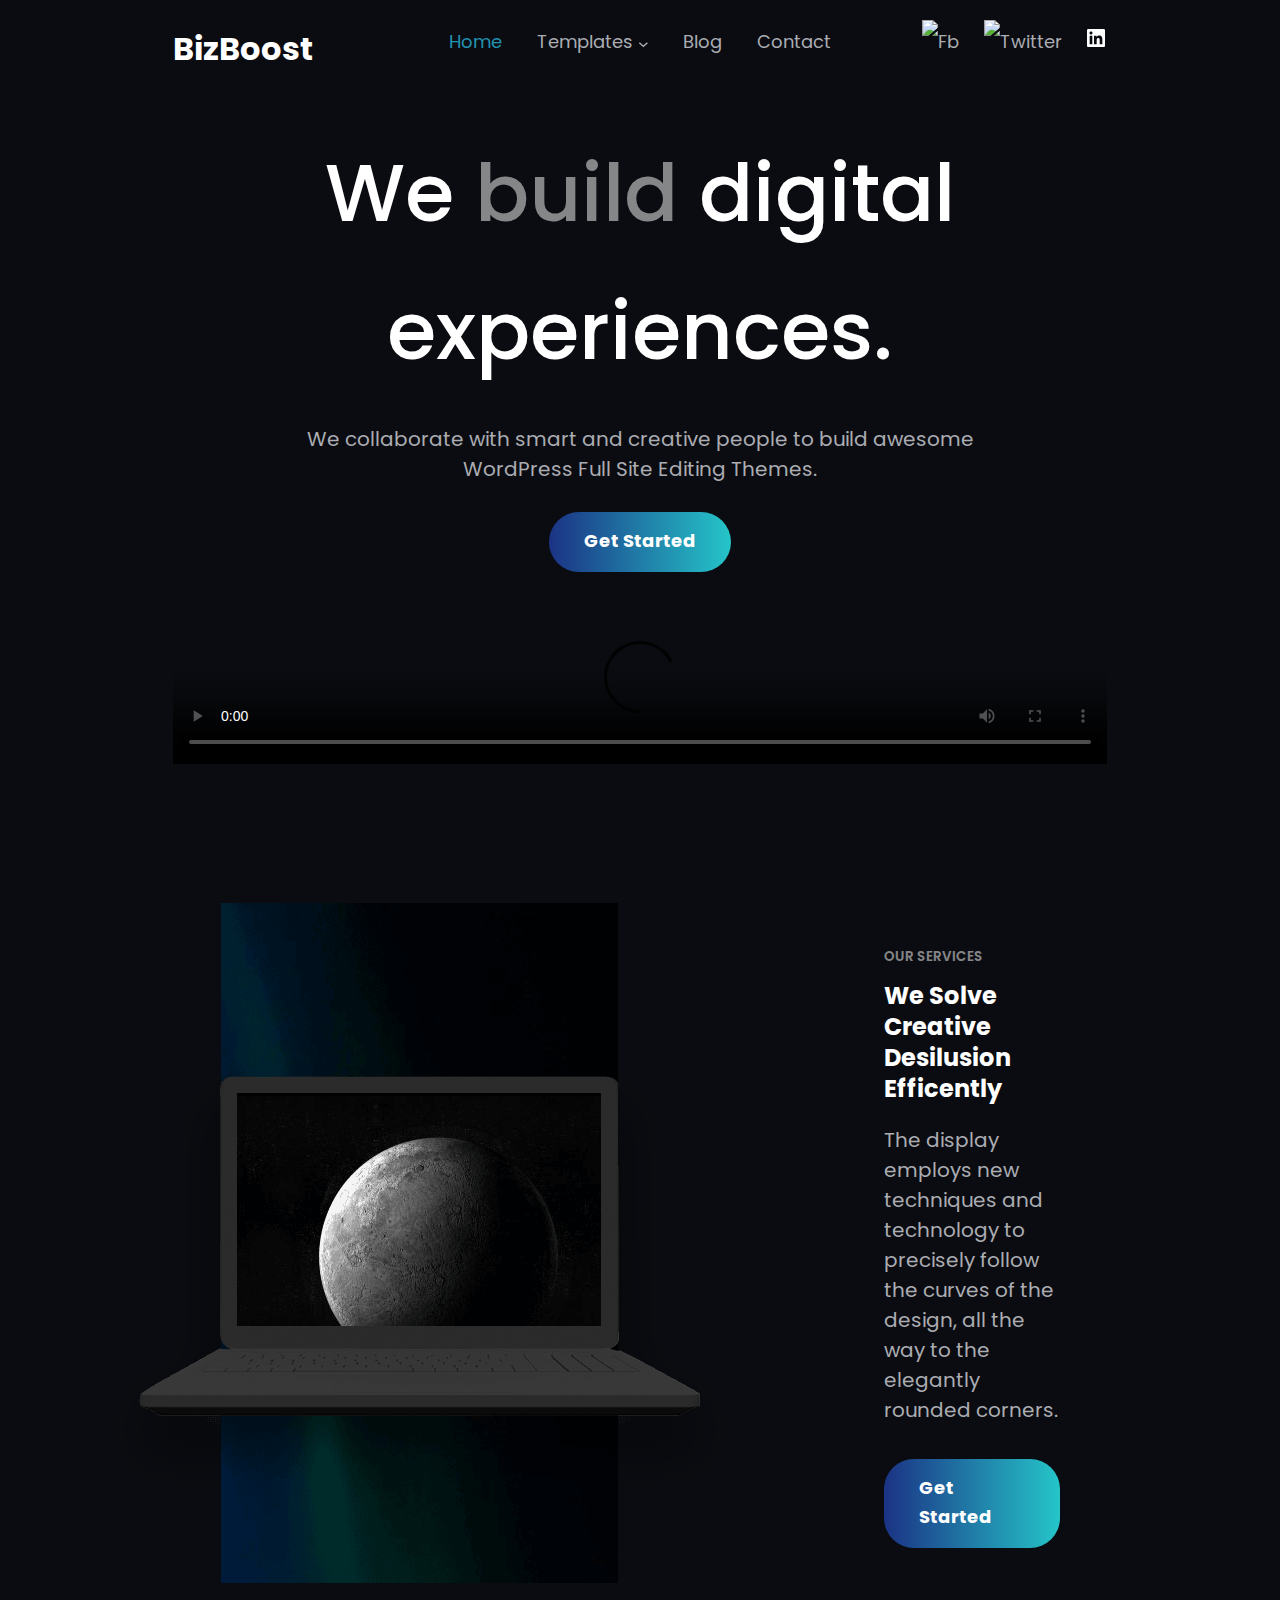
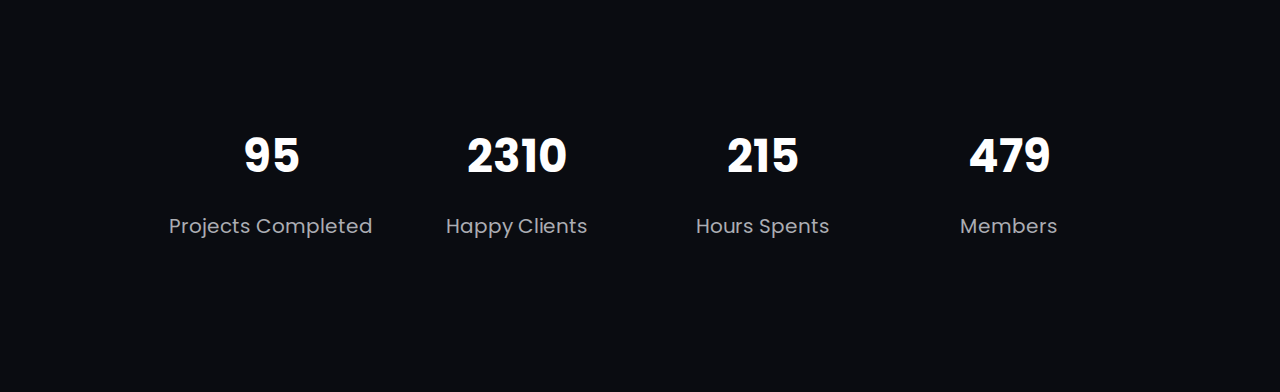
==== index.html @ 10da3a98 "feat header&our-services" ====
<!doctype html>
<html lang="en">
  <head>
    <meta charset="UTF-8" />
    <meta name="viewport" content="width=device-width, initial-scale=1.0" />
    <title>BizBoost Mobile First</title>
    <link rel="stylesheet" href="https://fonts.googleapis.com/css?family=Poppins:400,500,600,700&display=swap" />
    <link rel="stylesheet" href="src/index.css" />
  </head>
  <body>
    <section class="blocks">
      <section class="hero">
        <header>
          <div class="logo">
            <a href="/">
              <h2>BizBoost</h2>
            </a>
          </div>
          <nav class="mobile">
            <img src="src/img/menu.svg" alt="" />
          </nav>
          <nav class="desktop">
            <ul>
              <li>
                <a href="#" class="selected">Home</a>
              </li>
              <li>
                <a href="#">Templates</a>
                <img src="src/img/arrow.svg" alt="arrow" />
                <ul class="submenu">
                  <li>
                    <a href="#">Right Sidebar</a>
                  </li>
                  <li>
                    <a href="#">No Sidebar</a>
                  </li>
                  <li>
                    <a href="#">Style Guide</a>
                  </li>
                </ul>
              </li>
              <li><a href="#">Blog</a></li>
              <li><a href="#">Contact</a></li>
            </ul>
          </nav>
          <div class="social">
            <ul>
              <li>
                <div class="circle"></div>
                <a href="#">
                  <img src="src/img/facebook.svg" alt="fb" />
                </a>
              </li>
              <li>
                <div class="circle"></div>
                <a href="#">
                  <img src="src/img/twitter.svg" alt="twitter" />
                </a>
              </li>
              <li>
                <div class="circle"></div>
                <a href="#">
                  <img src="src/img/linkendin.svg" alt="linkedIn" />
                </a>
              </li>
            </ul>
          </div>
        </header>

        <section class="main">
          <main>
            <div class="hero-title">
              <h1>We <span class="lowlight">build</span> digital experiences.</h1>
            </div>
            <div class="hero-tagline">
              We collaborate with smart and creative people to build awesome WordPress Full Site Editing Themes.
            </div>
            <div class="hero-cta">
              <a href="#" class="gradient-button">get started</a>
            </div>
          </main>
          <div class="hero-video">
            <figure>
              <video
                src="https://fse.catchthemes.com/bizboost-free/wp-content/themes/bizboost/assets/video/video-featured.mp4"
                poster="https://fse.catchthemes.com/bizboost-free/wp-content/themes/bizboost/assets/images/video-featured.jpg"
                controls
              >
                Video not supported
              </video>
            </figure>
          </div>
        </section>
      </section>

      <!-- Our Services Section -->
      <section class="our-services">
        <div class="services-figure">
          <figure>
            <img src="src/img/hero-content.svg" alt="hero-content" />
          </figure>
        </div>
        <div class="our-services-layout">
          <div class="headings">
            <h6><span class="lowlight"> OUR SERVICES </span></h6>
            <h2>We Solve Creative Desilusion Efficently</h2>
          </div>
          <p>
            The display employs new techniques and technology to precisely follow the curves of the design, all the way
            to the elegantly rounded corners.
          </p>
          <div class="our-services-cta">Get Started</div>
        </div>
      </section>
      <section class="big-numbers">
        <div class="number-box">
          <span class="number">
            <h3>95</h3>
          </span>
          <p>Projects Completed</p>
        </div>
        <div class="number-box">
          <span class="number">
            <h3>2310</h3>
          </span>
          <p>Happy Clients</p>
        </div>
        <div class="number-box">
          <span class="number">
            <h3>215</h3>
          </span>
          <p>Hours Spents</p>
        </div>
        <div class="number-box">
          <span class="number">
            <h3>479</h3>
          </span>
          <p>Members</p>
        </div>
      </section>
    </section>
  </body>
</html>
---- src/index.css ----
/*=======================================
    #Variables
=========================================*/

/**
  TABLE OF CONTENTS

  COLORS
  Brand colors............................These are the main brand colors.
  Neutral colors..........................White and black, gray sacale, secondary colors.
  Utility colors..........................Other colors to represent states: info, warning, sucess, etc.

  TYPOGRAPHY
  Font famillies..........................The fonts used in the design system.
  Font weights............................Font weights
  Sizes...................................Font sizing for body text, paragraphs, inputs
  Heading sizes...........................Font sizing for page headings

  BREAKPOINTS
  Breakpoints.............................Global responsive breakpoints definitions
*/

:root {
  /*=======================================
    COLORS
  =========================================*/

  /*=========================
    Brand Colors
  ==========================*/
  --primary: #2292b1;
  --gradient-start: #1b3385;
  --gradient-end: #25c5c9;

  /*=========================
    Neutral Colors
  ==========================*/
  --background: #0a0c11;
  --body-text: #abadb3;
  --border-color: #323438;
  --sub-menu-bg: #222;
  --white: #fff;

  /*=========================
    Utility Colors
  ==========================*/

  /*=======================================
    TYPOGRAPHY
  =========================================*/
  /* 
    1. The Poppins font. This is the main font.
    https://fonts.googleapis.com/css?family=Poppins

    2. The Courier font. This is used for <pre> code.
    https://fonts.googleapis.com/css?family=Poppins
  */

  /*=========================
    Font famillies
  ==========================*/
  --primary-font: "Poppins";

  /*=========================
  Font weights
  ==========================*/
  --thin: 100;
  --extra-light: 200;
  --light: 300;
  --normal: 400;
  --medium: 500;
  --semi-bold: 600;
  --bold: 700;
  --extra-bold: 800;
  --heavy: 900;

  /*=========================
  Sizes
  ==========================*/
  --base-font: 20px;
}

/*=======================================
    RESETS
=========================================*/
body {
  box-sizing: border-box;
  font-family: var(--primary-font);
  font-size: var(--base-font);
  color: var(--body-text);
  background: var(--background);
  margin: 0;
  padding: 0;
}

*,
*::before,
*::after {
  box-sizing: inherit;
}

/*=========================
  Heading Sizes
==========================*/
h1,
h2,
h3,
h4,
h5,
h6 {
  font-family: var(--primary-font);
  font-weight: var(--medium);
  color: var(--white);
  margin: 0;
}

h1 {
  font-size: 2.1em;
  line-height: 1.72em;
}

h2 {
  font-size: 1.6em;
  line-height: 1.29em;
  text-transform: capitalize;
  margin-top: 14px;
}

h3 {
  font-size: 1.6em;
  font-weight: var(--bold);
}

h4,
h5 {
  font-weight: var(--bold);
}

h6 {
  font-weight: var(--semi-bold);
}

ul {
  list-style-type: none;
  display: flex;
  padding: 0;
}

ul li {
  position: relative;
}

figure {
  margin: 0;
  padding: 0;
}

a {
  color: var(--body-text);
  text-decoration: none;
  font-size: 0.9em;
  font-style: normal;
  font-weight: var(--normal);
  line-height: 2.4em;
  text-transform: capitalize;
}

a:hover,
.logo h2:hover {
  color: var(--primary);
}

.lowlight {
  opacity: 0.5;
}

.gradient-button {
  padding: 15px 34.86px 16.08px 35px;
  display: inline-block;
  margin-top: 14px;
  color: var(--white);
  border-radius: 30px;
  font-size: 0.9em;
  font-weight: var(--bold);
  line-height: 1.6em;
  background: linear-gradient(
    90deg,
    var(--gradient-start) 0%,
    var(--gradient-end) 100%
  );
}

.gradient-button:hover {
  background: var(--white);
  color: var(--background);
}

/*=======================================
    Mobile First
=========================================*/
.blocks {
  padding: 0 30px;
}

header {
  display: flex;
  align-items: center;
}

.logo {
  flex: 3;
}

h2 {
  font-size: 24px;
  font-weight: 700;
}

.mobile {
  flex: 1;
  display: flex;
  justify-content: flex-end;
}

.desktop {
  display: none;
}

.submenu {
  display: none;
}

.social {
  flex: 3;
  display: flex;
  justify-content: center;
}

.social ul {
  column-gap: 25px;
}

main {
  display: flex;
  flex-direction: column;
  padding: 42px 0;
  margin: 0 auto;
}

main > * {
  display: flex;
  justify-content: center;
  text-align: center;
}

.hero-tagline {
  margin-top: 24px;
}

.hero-cta {
  margin-top: 14px;
}

.hero-video video {
  width: 100%;
  max-width: 100%;
  max-height: 600px;
  object-fit: cover;
}

/*=============================
  OUR-SERVICES
================================*/
.our-services {
  margin: 42px 0;
}

.big-numbers {
  display: flex;
  flex-direction: column;
  gap: 24px;
  margin-bottom: 42px;
}

.number-box {
  display: flex;
  flex-direction: column;
}

.number-box > * {
  display: flex;
  justify-content: center;
}

.our-services-cta {
  padding: 15px 34.86px 16.08px 35px;
  display: inline-block;
  margin-top: 14px;
  color: var(--white);
  border-radius: 30px;
  font-size: 0.9em;
  font-weight: var(--bold);
  line-height: 1.6em;
  background: linear-gradient(
    90deg,
    var(--gradient-start) 0%,
    var(--gradient-end) 100%
  );
}

.our-services-cta:hover {
  background: var(--white);
  color: var(--background);
}

/*=======================================
    TABLET & DESKTOP BREAKPOINTS
=========================================*/
@media all and (min-width: 479px) and (max-width: 1280px) {
}

@media all and (min-width: 479px) {
  .selected {
    color: var(--primary);
  }

  .circle {
    width: 42px;
    height: 42px;
    border-radius: 50%;
    position: absolute;
    left: -11px;
    top: -2px;
  }

  .circle:hover {
    background: rgba(255, 255, 255, 0.25);
  }

  .blocks {
    padding: 0 88px;
  }

  .hero {
    padding: 0 85px;
  }

  .logo {
    flex: 1;
  }

  .logo h2 {
    font-size: 32px;
    font-weight: 700;
  }

  .mobile {
    display: none;
  }

  .desktop > ul {
    gap: 35px;
  }

  .desktop {
    flex: 3;
    display: flex;
    column-gap: 35px;
    justify-content: center;
  }

  .desktop ul li {
    position: relative;
  }

  .desktop ul li:nth-child(2):hover .submenu {
    position: absolute;
    display: flex;
    flex-direction: column;
  }

  .submenu {
    width: 230px;
    background-color: var(--sub-menu-bg);
    z-index: 99;
  }

  .submenu li {
    min-width: 100%;
    padding-left: 20px;
    border: 1px solid var(--border-color);
  }

  .submenu li:hover {
    padding-left: 30px;
  }

  .social {
    flex: 1;
  }

  h1 {
    font-size: 4em;
    line-height: 1.72em;
  }

  h3 {
    font-size: 2.27em;
  }

  main {
    max-width: 760px;
  }

  .our-services {
    display: flex;
    margin: 131px 0;
  }

  .big-numbers {
    flex-direction: row;
    gap: 40px;
    padding: 0 80px;
    margin-bottom: 131px;
  }

  .big-numbers > * {
    flex: 1;
  }

  .our-services > * {
    flex: 1;
  }
  .our-services-layout {
    padding: 0 12%;
    display: flex;
    flex-direction: column;
    align-items: flex-start;
    justify-content: center;
  }
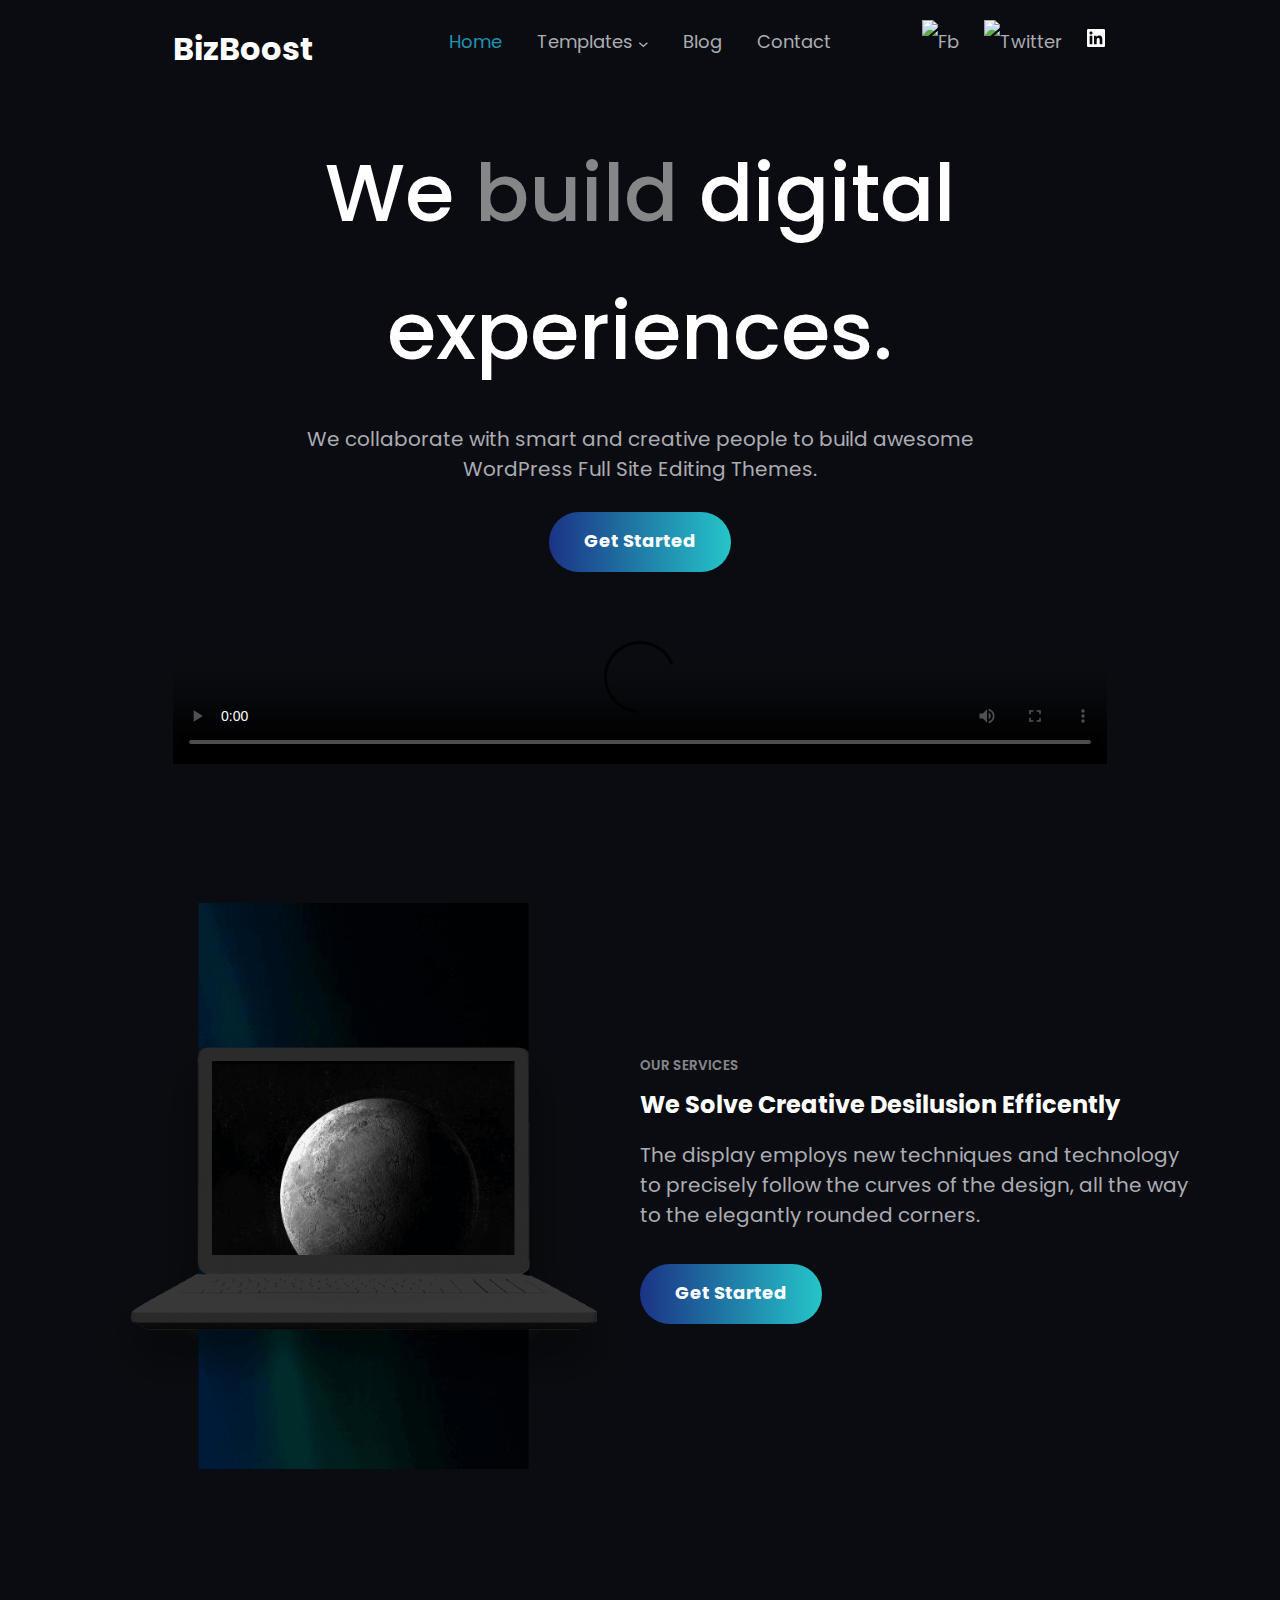
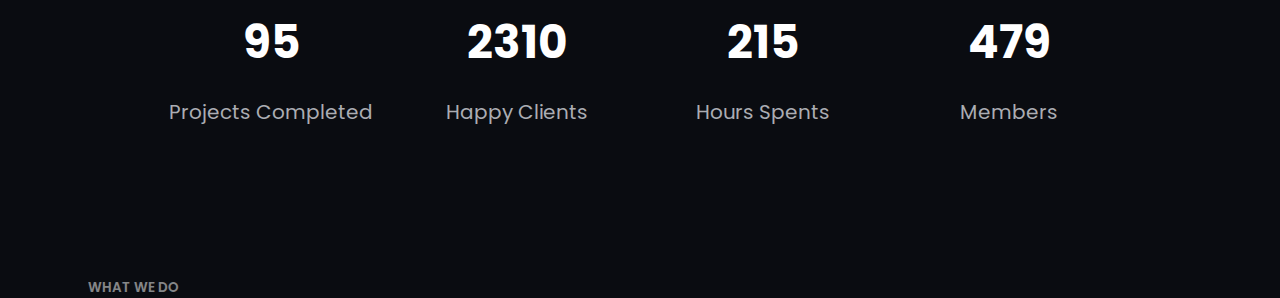
==== commit fc80b207: "fix our services" ====
--- a/index.html
+++ b/index.html
@@ -97,7 +97,7 @@
       <section class="our-services">
         <div class="services-figure">
           <figure>
-            <img src="src/img/hero-content.svg" alt="hero-content" />
+            <img class="hero-content" src="src/img/hero-content.svg" alt="hero-content" />
           </figure>
         </div>
         <div class="our-services-layout">
@@ -138,6 +138,12 @@
           <p>Members</p>
         </div>
       </section>
+      <!-- What We Do -->
+      <section class="What-we-do">
+        <div class="what-we-do-layout">
+          <h6><span class="lowlight"> WHAT WE DO </span></h6>
+        </div>
+      </section>
     </section>
   </body>
 </html>
--- a/src/index.css
+++ b/src/index.css
@@ -268,11 +268,25 @@
   object-fit: cover;
 }
 
+.hero-content {
+  width: 100%;
+}
+
 /*=============================
   OUR-SERVICES
 ================================*/
 .our-services {
   margin: 42px 0;
+}
+
+.our-services-layout {
+  display: flex;
+  flex-direction: column;
+  align-items: flex-start;
+  justify-content: center;
+}
+
+.headings {
 }
 
 .big-numbers {
@@ -431,10 +445,4 @@
   .our-services > * {
     flex: 1;
   }
-  .our-services-layout {
-    padding: 0 12%;
-    display: flex;
-    flex-direction: column;
-    align-items: flex-start;
-    justify-content: center;
-  }
+}
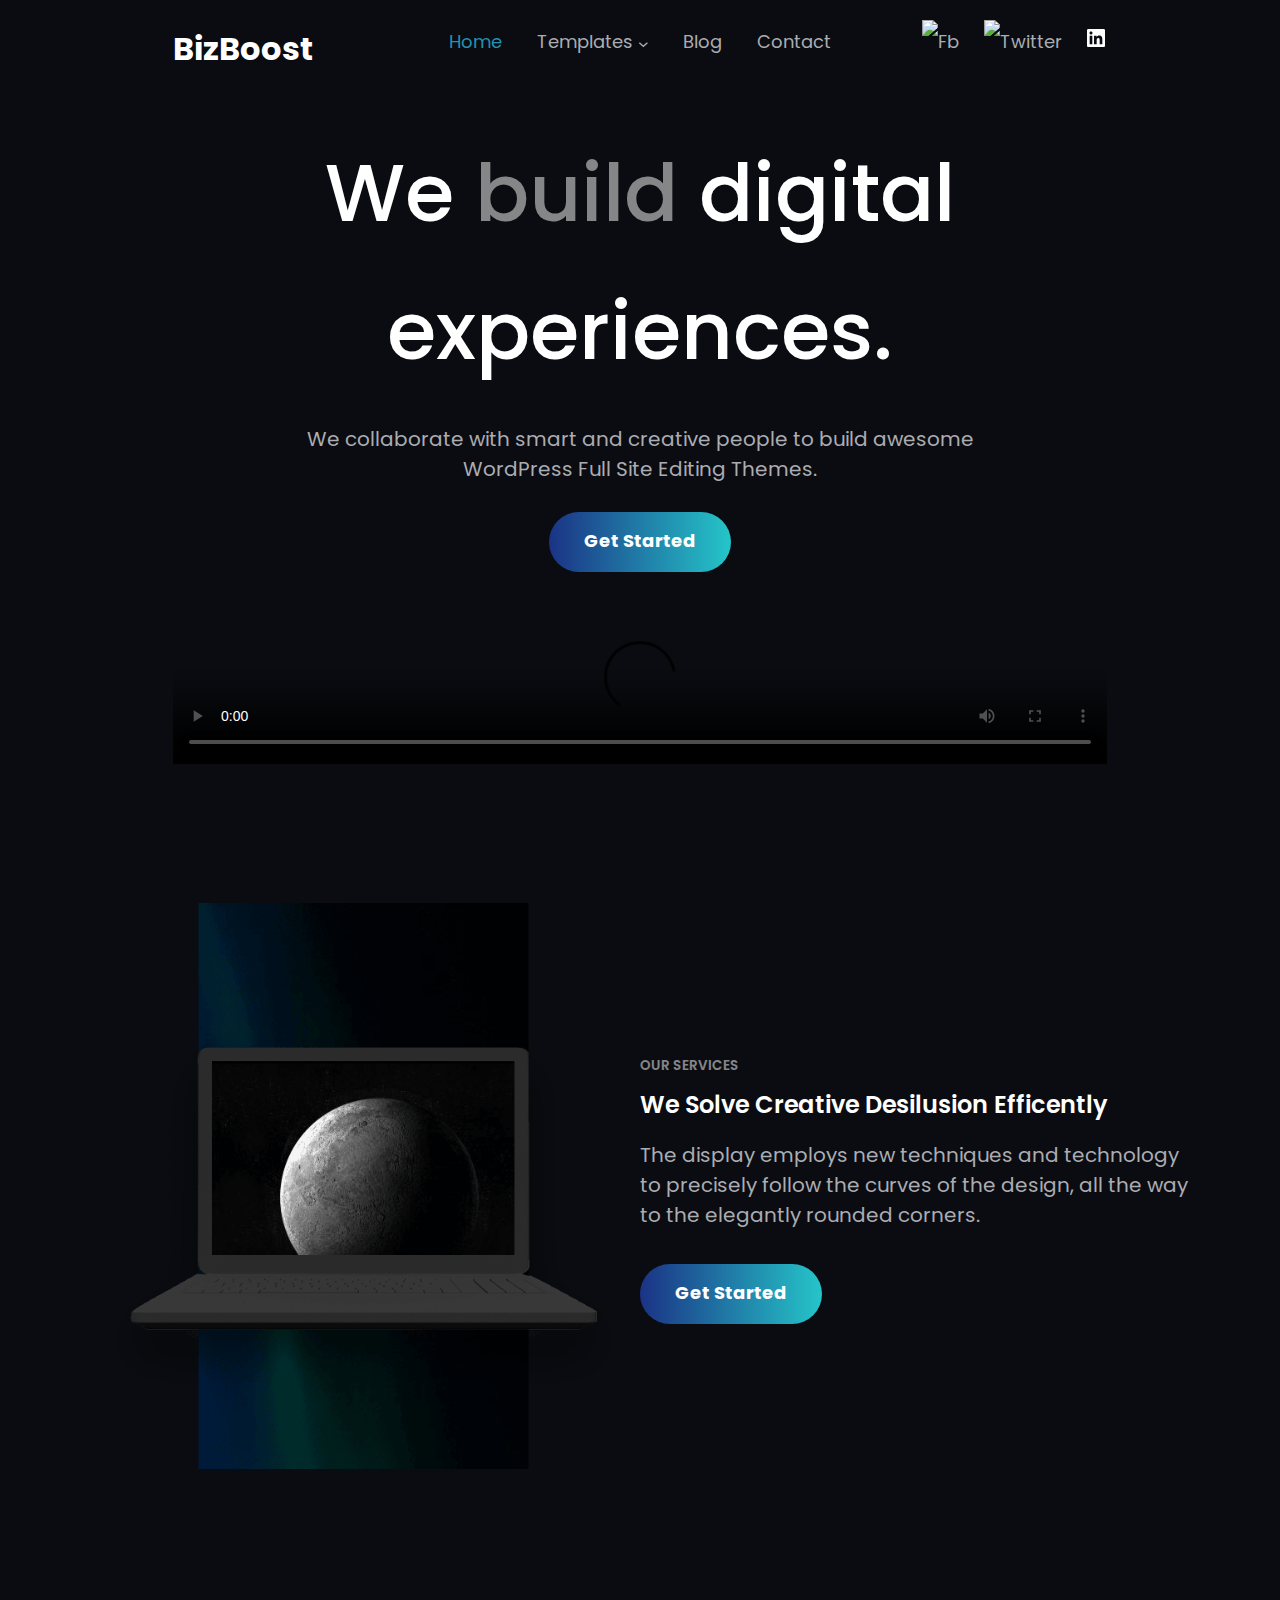
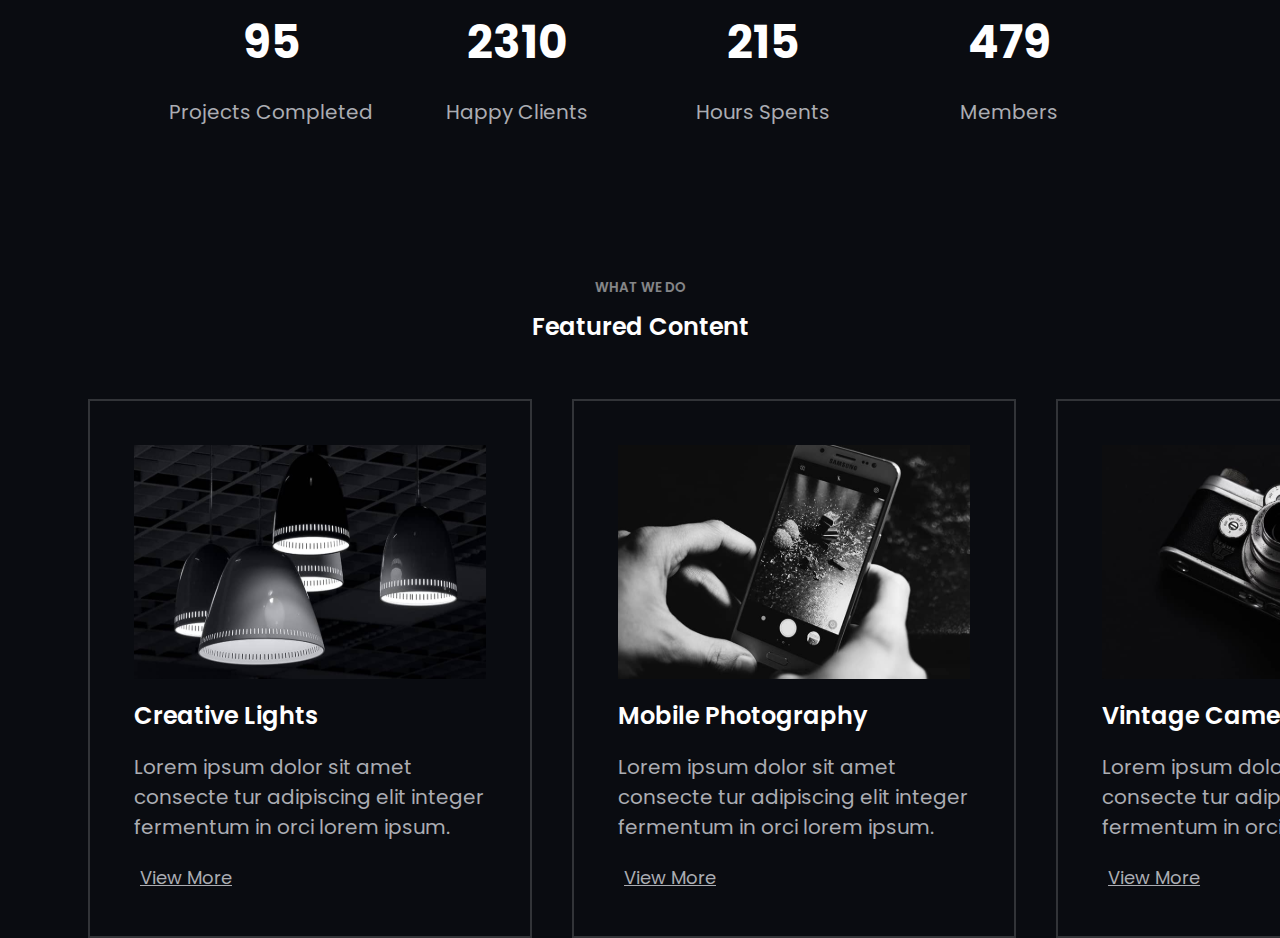
==== commit 6231e7fe: "construccion de featured-content" ====
--- a/index.html
+++ b/index.html
@@ -139,10 +139,39 @@
         </div>
       </section>
       <!-- What We Do -->
-      <section class="What-we-do">
-        <div class="what-we-do-layout">
+      <section class="featured-content-layout">
+        <div class="featured-content">
           <h6><span class="lowlight"> WHAT WE DO </span></h6>
+          <h2>Featured Content</h2>
         </div>
+        <section class="boxes">
+          <div class="box">
+            <figure>
+              <img class="image-1" src="src/img/featured-content-1.svg" alt="featured-content-1" />
+            </figure>
+            <h2>Creative Lights</h2>
+            <p>Lorem ipsum dolor sit amet consecte tur adipiscing elit integer fermentum in orci lorem ipsum.</p>
+            <button class="button-two">View More</button>
+          </div>
+
+          <div class="box">
+            <figure>
+              <img class="image-2" src="src/img/featured-content-2.svg" alt="featured-content-2" />
+            </figure>
+            <h2>Mobile Photography</h2>
+            <p>Lorem ipsum dolor sit amet consecte tur adipiscing elit integer fermentum in orci lorem ipsum.</p>
+            <button class="button-two">View More</button>
+          </div>
+
+          <div class="box">
+            <figure>
+              <img class="image-3" src="src/img/featured-content-3.svg" alt="featured-content-3" />
+            </figure>
+            <h2>Vintage Camera</h2>
+            <p>Lorem ipsum dolor sit amet consecte tur adipiscing elit integer fermentum in orci lorem ipsum.</p>
+            <button class="button-two">View More</button>
+          </div>
+        </section>
       </section>
     </section>
   </body>
--- a/src/index.css
+++ b/src/index.css
@@ -124,6 +124,7 @@
   line-height: 1.29em;
   text-transform: capitalize;
   margin-top: 14px;
+  font-weight: var(--semi-bold);
 }
 
 h3 {
@@ -202,6 +203,10 @@
   padding: 0 30px;
 }
 
+/* .blocks * {
+  border: 1px solid var(--body-text);
+} */
+
 header {
   display: flex;
   align-items: center;
@@ -213,7 +218,6 @@
 
 h2 {
   font-size: 24px;
-  font-weight: 700;
 }
 
 .mobile {
@@ -284,9 +288,6 @@
   flex-direction: column;
   align-items: flex-start;
   justify-content: center;
-}
-
-.headings {
 }
 
 .big-numbers {
@@ -327,6 +328,45 @@
   color: var(--background);
 }
 
+/* ================
+FEATURED CONTENT
+======================*/
+
+.featured-content {
+  text-align: center;
+  margin: 0 0 56px;
+}
+.boxes {
+  display: flex;
+  column-gap: 40px;
+}
+
+.box {
+  flex-direction: column;
+  border: 2px solid var(--border-color);
+  padding: 44px;
+  flex-direction: column;
+  align-items: flex-start;
+}
+
+.image-1,
+.image-2,
+.image-3 {
+  width: 352.02px;
+  height: 234.52px;
+}
+
+.button-two {
+  font-family: var(--primary-font);
+  font-weight: var(--normal);
+  font-size: 0.9em;
+  text-decoration: underline;
+  background-color: var(--background);
+  color: var(--body-text);
+  position: relative;
+  border: none;
+}
+
 /*=======================================
     TABLET & DESKTOP BREAKPOINTS
 =========================================*/
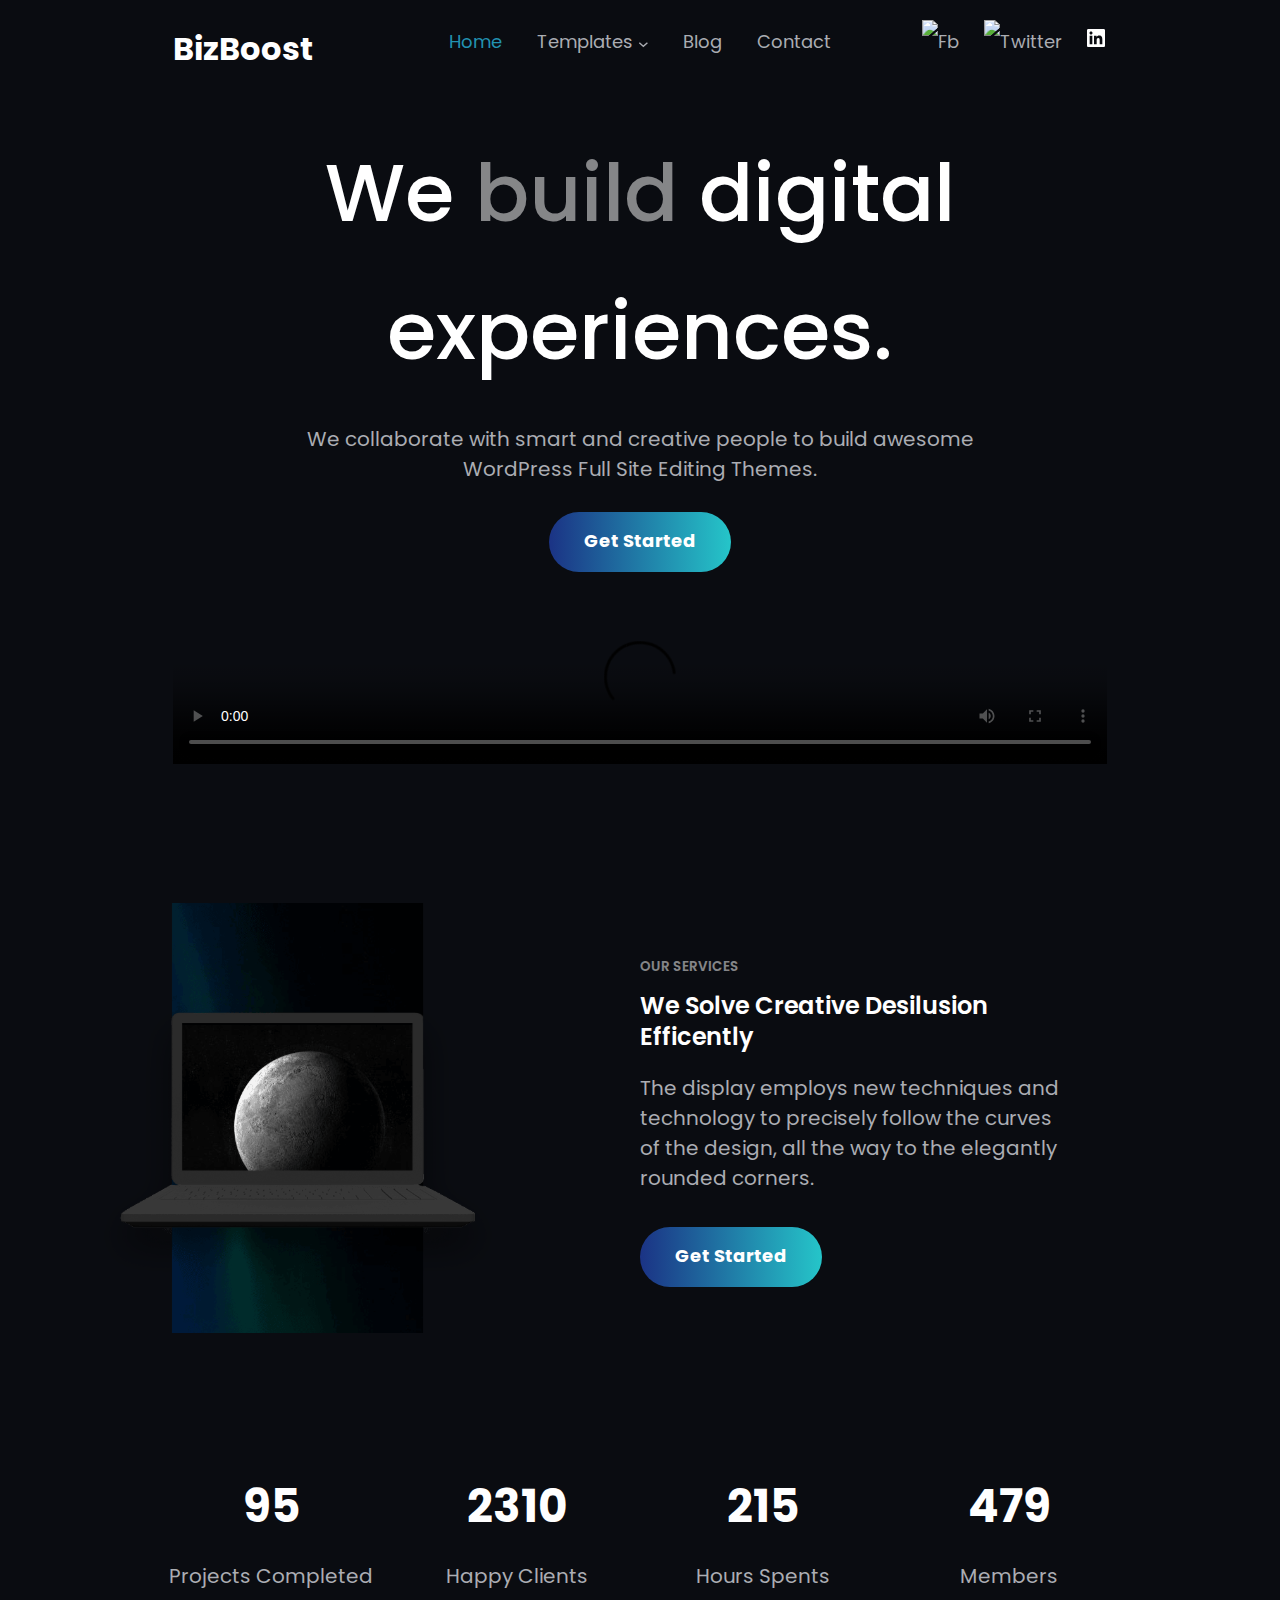
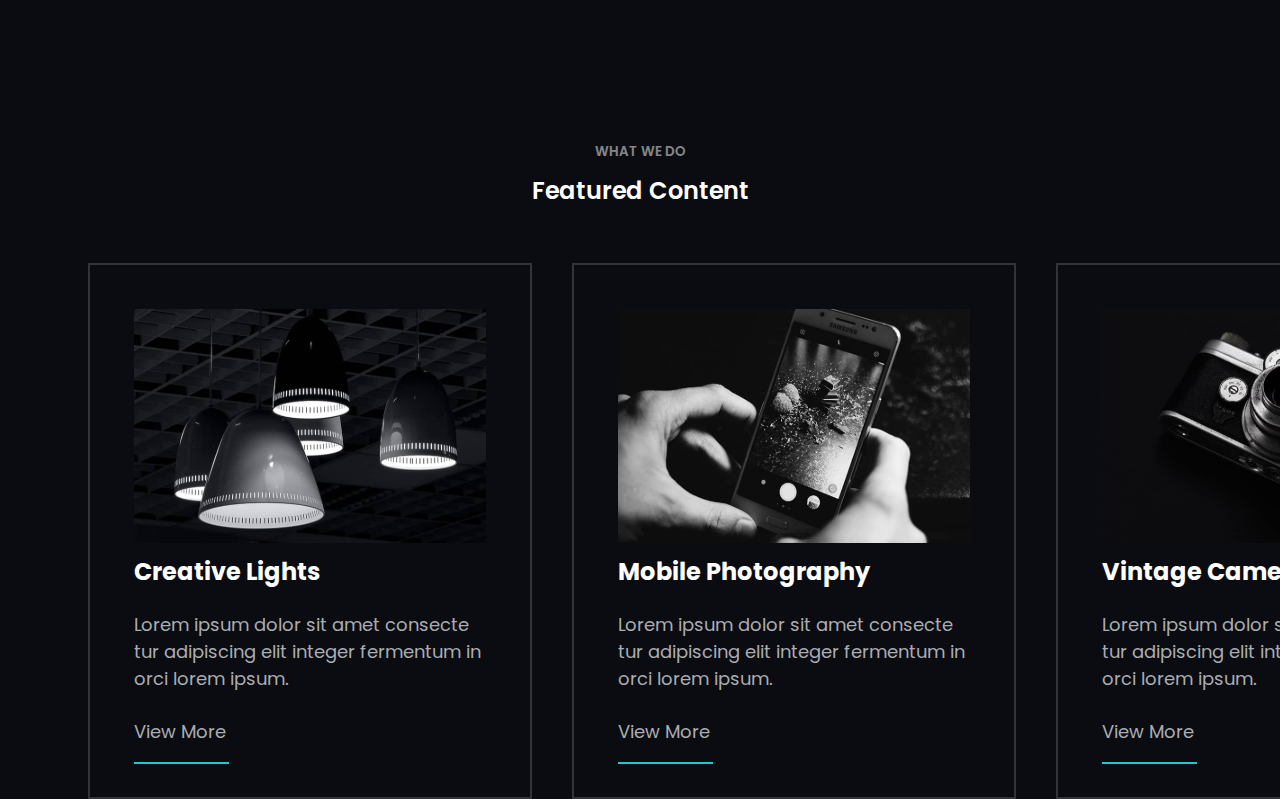
==== commit a6898805: "creacion branch featured-avance codigo" ====
--- a/index.html
+++ b/index.html
@@ -149,27 +149,36 @@
             <figure>
               <img class="image-1" src="src/img/featured-content-1.svg" alt="featured-content-1" />
             </figure>
-            <h2>Creative Lights</h2>
+            <h4>Creative Lights</h4>
             <p>Lorem ipsum dolor sit amet consecte tur adipiscing elit integer fermentum in orci lorem ipsum.</p>
-            <button class="button-two">View More</button>
+            <a href="#"
+              >View More
+              <hr width="95px" />
+            </a>
           </div>
 
           <div class="box">
             <figure>
               <img class="image-2" src="src/img/featured-content-2.svg" alt="featured-content-2" />
             </figure>
-            <h2>Mobile Photography</h2>
+            <h4>Mobile Photography</h4>
             <p>Lorem ipsum dolor sit amet consecte tur adipiscing elit integer fermentum in orci lorem ipsum.</p>
-            <button class="button-two">View More</button>
+            <a href="#"
+              >View More
+              <hr width="95px" />
+            </a>
           </div>
 
           <div class="box">
             <figure>
               <img class="image-3" src="src/img/featured-content-3.svg" alt="featured-content-3" />
             </figure>
-            <h2>Vintage Camera</h2>
+            <h4>Vintage Camera</h4>
             <p>Lorem ipsum dolor sit amet consecte tur adipiscing elit integer fermentum in orci lorem ipsum.</p>
-            <button class="button-two">View More</button>
+            <a href="#"
+              >View More
+              <hr width="95px" />
+            </a>
           </div>
         </section>
       </section>
--- a/src/index.css
+++ b/src/index.css
@@ -130,6 +130,11 @@
 h3 {
   font-size: 1.6em;
   font-weight: var(--bold);
+}
+
+h4 {
+  font-size: 1.2em;
+  line-height: 1.72em;
 }
 
 h4,
@@ -284,6 +289,7 @@
 }
 
 .our-services-layout {
+  padding: 0 12%;
   display: flex;
   flex-direction: column;
   align-items: flex-start;
@@ -336,6 +342,10 @@
   text-align: center;
   margin: 0 0 56px;
 }
+
+.featured-content-layout {
+  gap: 44px;
+}
 .boxes {
   display: flex;
   column-gap: 40px;
@@ -355,16 +365,14 @@
   width: 352.02px;
   height: 234.52px;
 }
-
-.button-two {
-  font-family: var(--primary-font);
-  font-weight: var(--normal);
-  font-size: 0.9em;
-  text-decoration: underline;
-  background-color: var(--background);
-  color: var(--body-text);
-  position: relative;
-  border: none;
+hr {
+  position: absolute;
+  text-align: start;
+  border: 1px solid var(--gradient-end);
+}
+
+.box p {
+  font-size: 18px;
 }
 
 /*=======================================
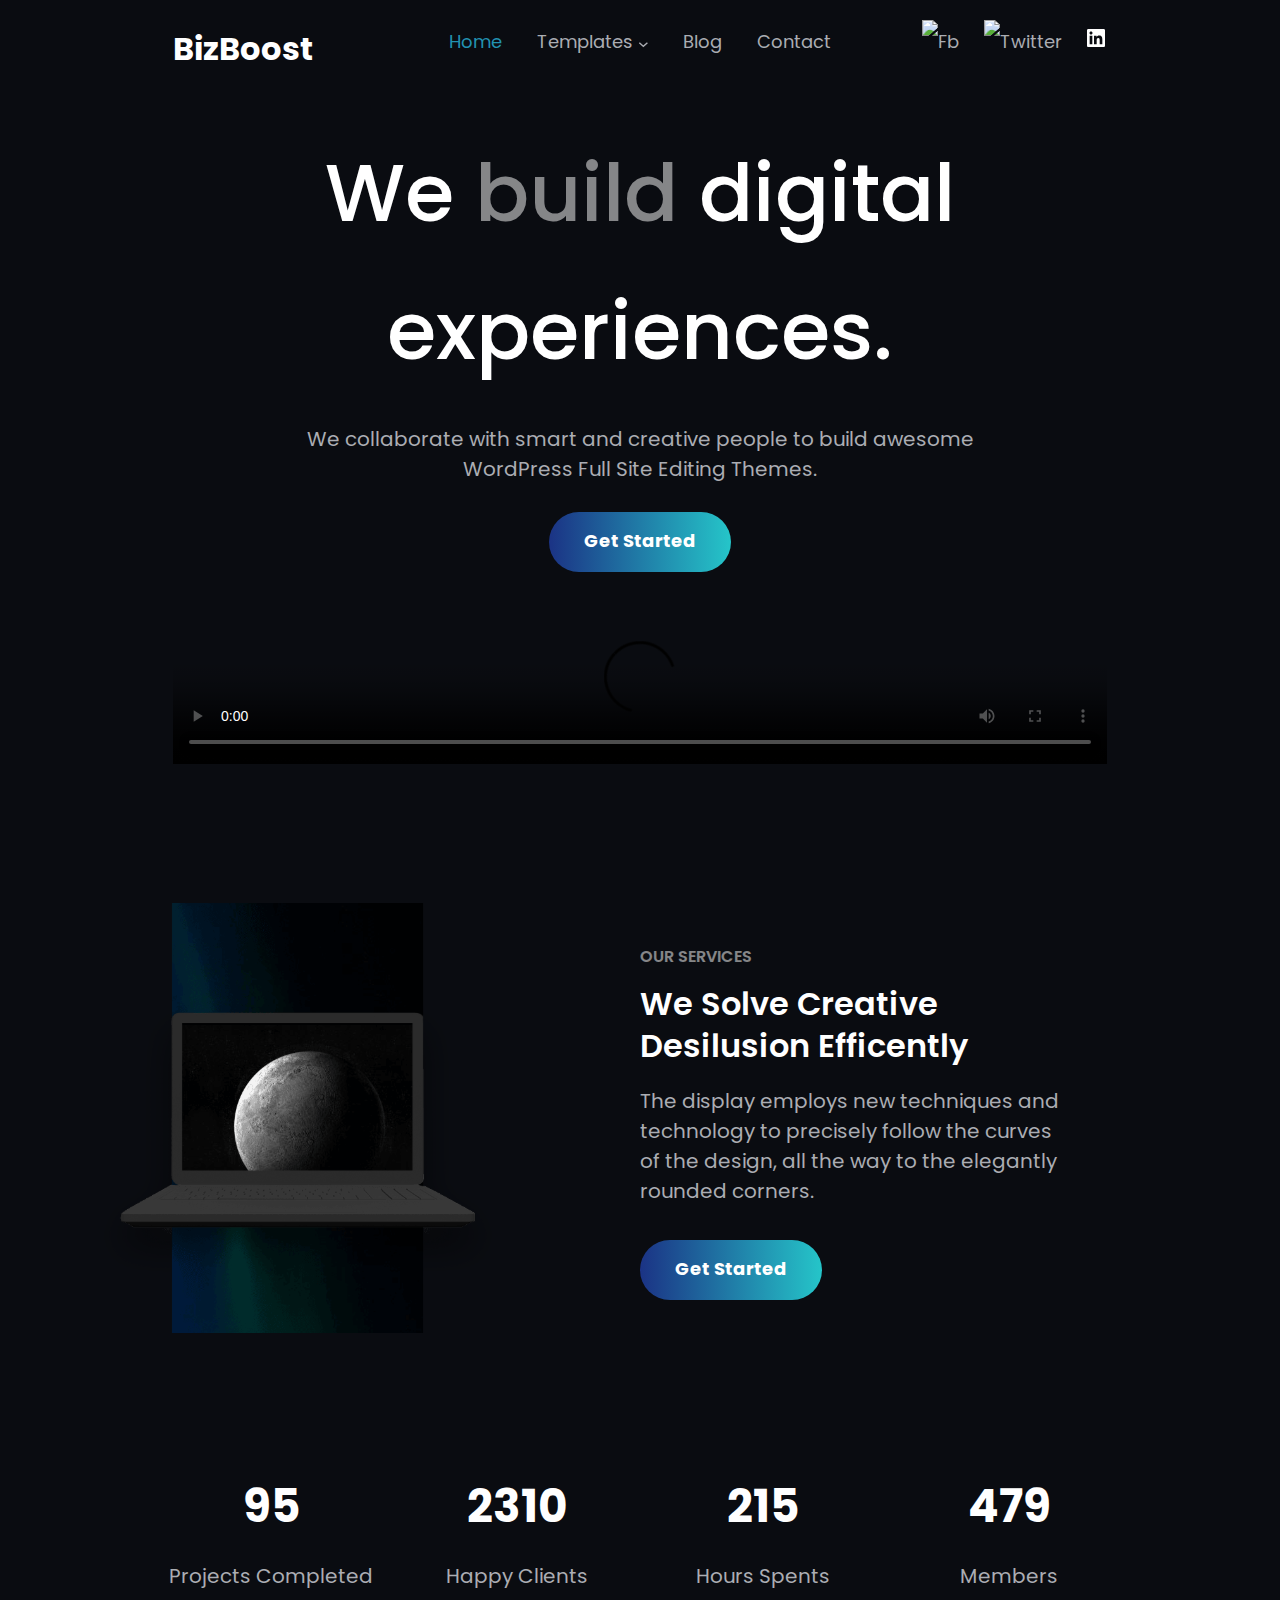
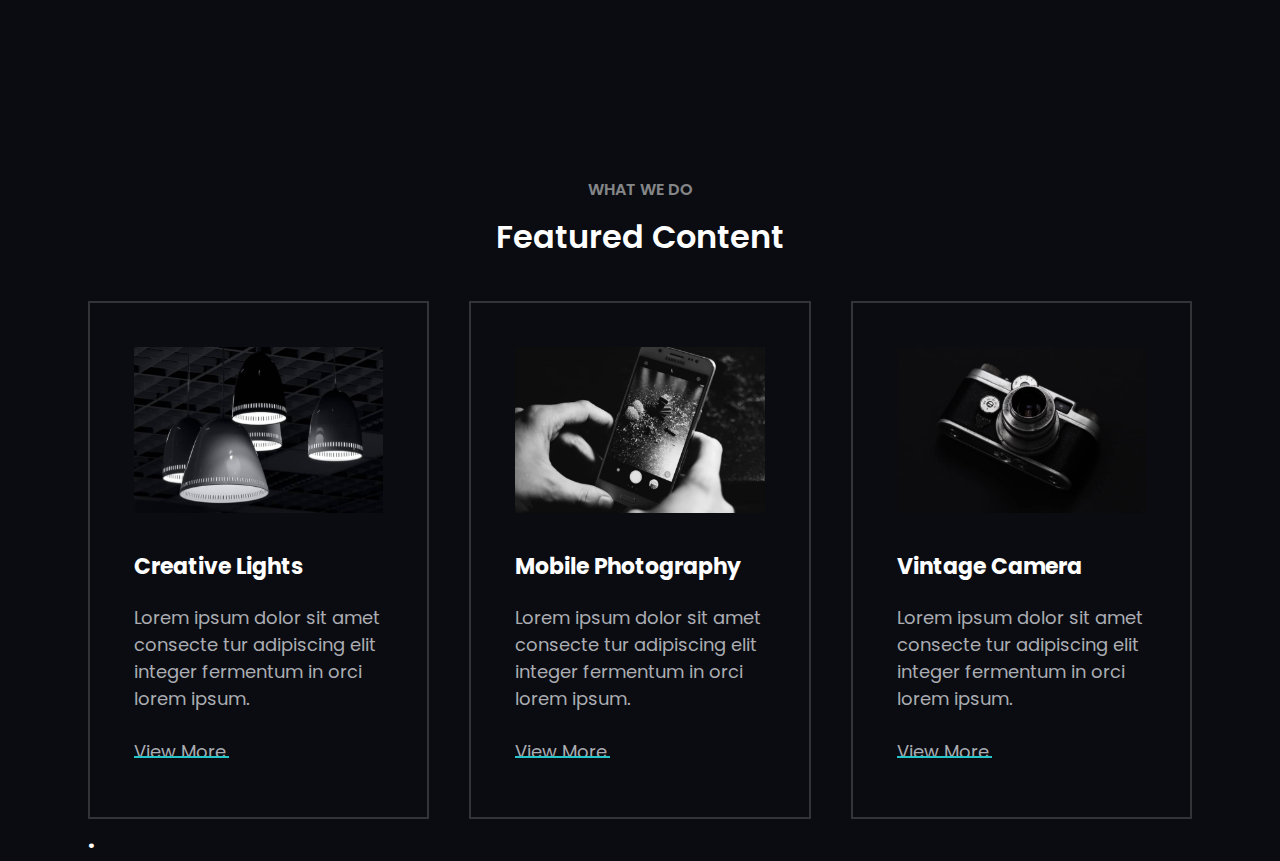
==== commit 4ea9bb1f: "finish featured content" ====
--- a/index.html
+++ b/index.html
@@ -153,7 +153,7 @@
             <p>Lorem ipsum dolor sit amet consecte tur adipiscing elit integer fermentum in orci lorem ipsum.</p>
             <a href="#"
               >View More
-              <hr width="95px" />
+              <hr />
             </a>
           </div>
 
@@ -182,6 +182,11 @@
           </div>
         </section>
       </section>
+
+      <!-- promotional content -->
+      <section>
+        <h4>.</h4>
+      </section>
     </section>
   </body>
 </html>
--- a/src/index.css
+++ b/src/index.css
@@ -221,10 +221,6 @@
   flex: 3;
 }
 
-h2 {
-  font-size: 24px;
-}
-
 .mobile {
   flex: 1;
   display: flex;
@@ -337,42 +333,64 @@
 /* ================
 FEATURED CONTENT
 ======================*/
+.featured-content-layout {
+  display: flex;
+  flex-direction: column;
+  gap: 44px;
+}
 
 .featured-content {
+  position: relative;
   text-align: center;
-  margin: 0 0 56px;
-}
-
-.featured-content-layout {
-  gap: 44px;
-}
+  margin-top: 35px;
+}
+
+.box a {
+  position: relative;
+}
+
 .boxes {
   display: flex;
-  column-gap: 40px;
+  flex-direction: column;
+  gap: 40px;
 }
 
 .box {
+  display: flex;
   flex-direction: column;
   border: 2px solid var(--border-color);
   padding: 44px;
-  flex-direction: column;
-  align-items: flex-start;
-}
-
-.image-1,
-.image-2,
-.image-3 {
-  width: 352.02px;
-  height: 234.52px;
-}
+}
+
+.box img {
+  height: auto;
+  width: 100%;
+  vertical-align: bottom;
+}
+
+.box:hover img {
+  transform: scale(1.1);
+  transition: all 0.5s ease-in-out;
+  box-sizing: border-box;
+}
+
+.box h4 {
+  font-size: 22px;
+  margin-top: 35px;
+  font-weight: var(--bold);
+}
+
+.box p {
+  font-size: 18px;
+  display: block;
+}
+
 hr {
   position: absolute;
+  top: 17px;
   text-align: start;
   border: 1px solid var(--gradient-end);
-}
-
-.box p {
-  font-size: 18px;
+  width: 95px;
 }
 
 /*=======================================
@@ -470,6 +488,10 @@
     font-size: 2.27em;
   }
 
+  h6 {
+    font-size: 0.8em;
+  }
+
   main {
     max-width: 760px;
   }
@@ -493,4 +515,9 @@
   .our-services > * {
     flex: 1;
   }
-}
+
+  .boxes {
+    display: flex;
+    flex-direction: row;
+  }
+}
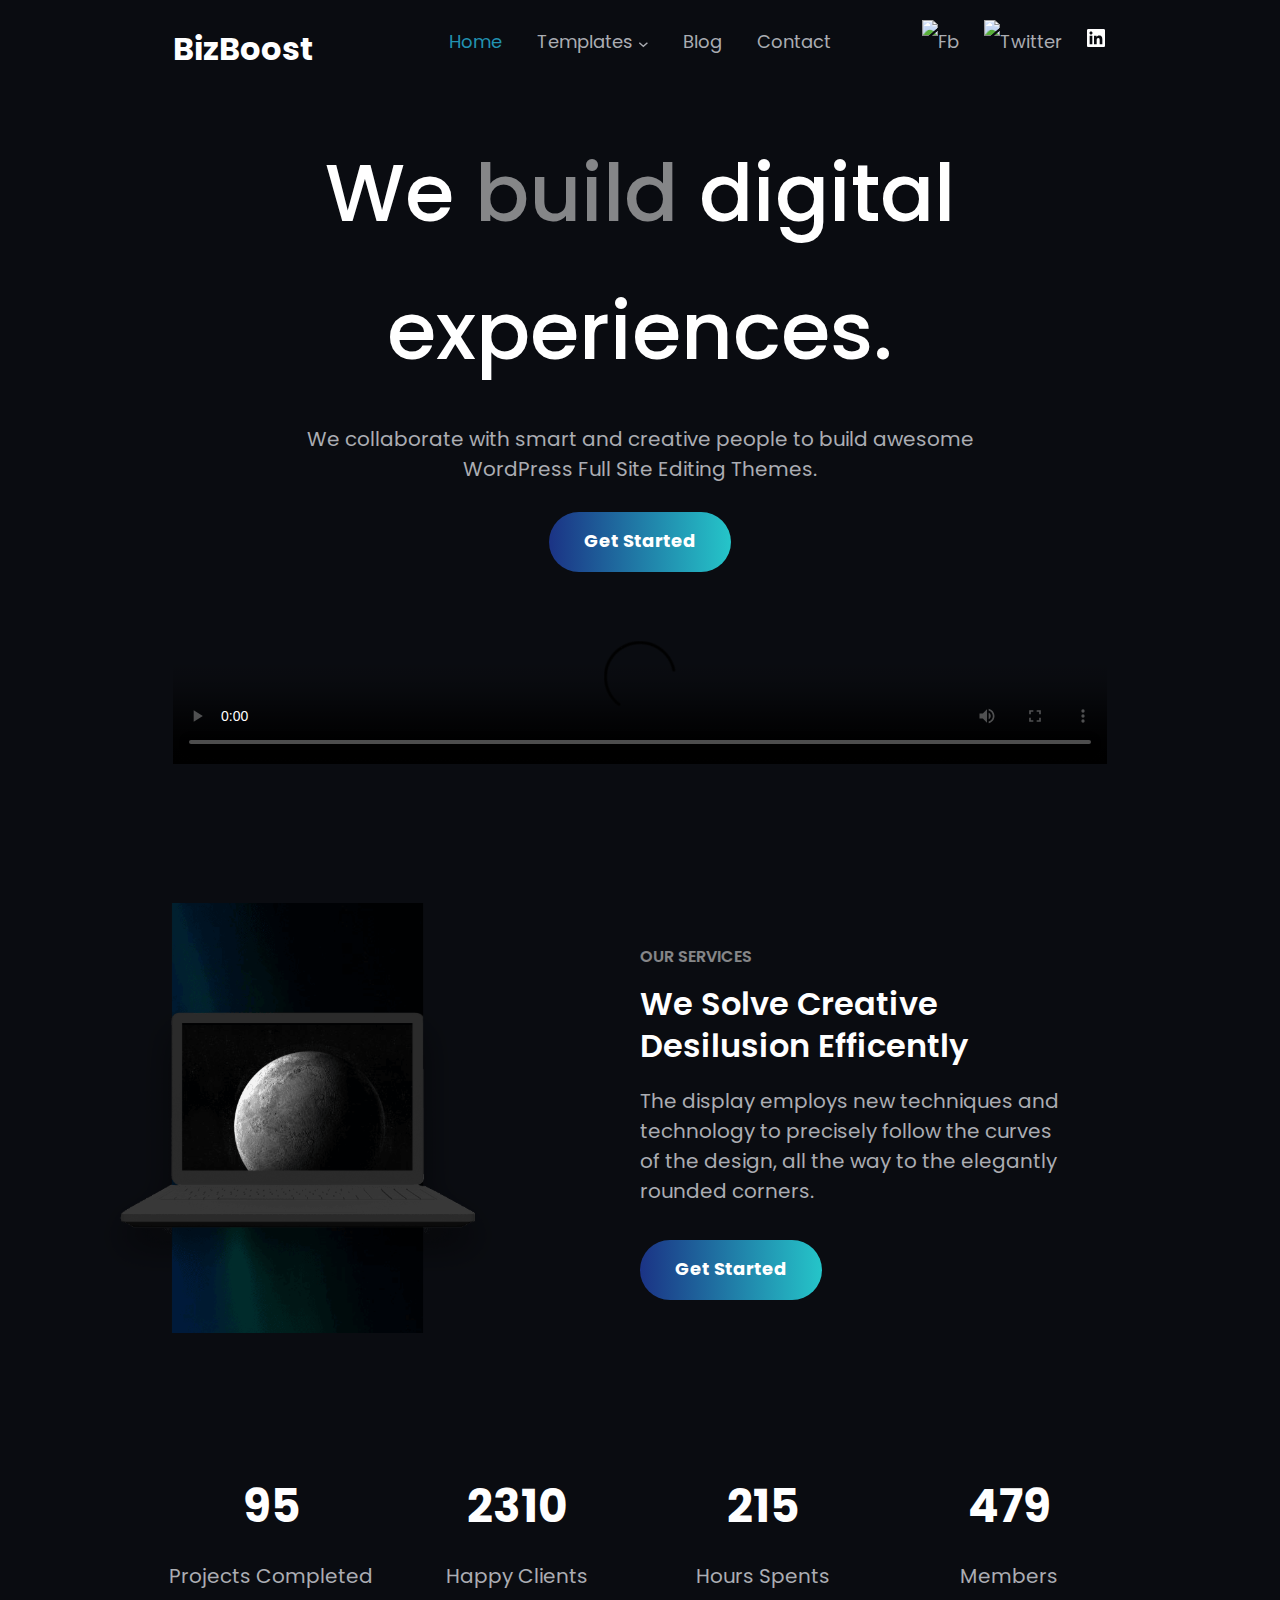
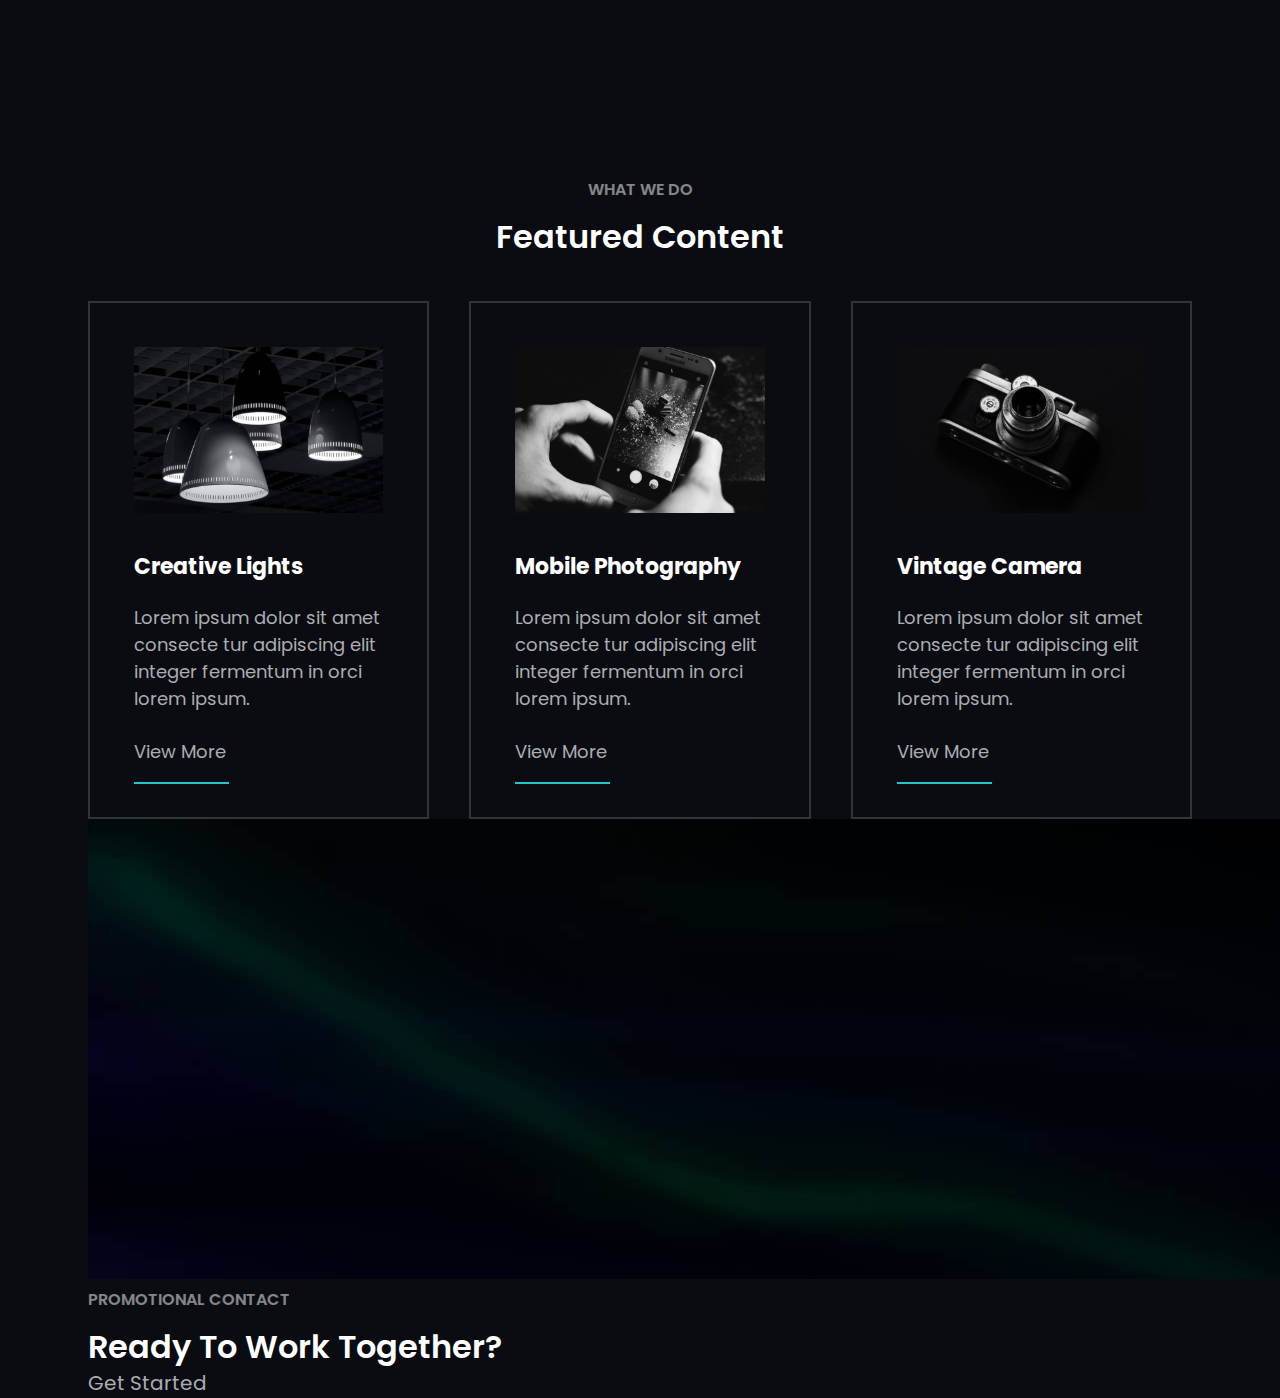
==== commit 76542fdb: "feat branch&html promotional contact" ====
--- a/index.html
+++ b/index.html
@@ -183,9 +183,17 @@
         </section>
       </section>
 
-      <!-- promotional content -->
-      <section>
-        <h4>.</h4>
+      <!-- promotional contact -->
+      <section class="promotional-contact-layout">
+        <div class="promotional-contact-container">
+          <img src="src/img/promotional-contact.jpg" alt="promotional-contact" />
+
+          <div class="promotional-contact-box">
+            <h6><span class="lowlight"> PROMOTIONAL CONTACT </span></h6>
+            <h2>Ready To Work Together?</h2>
+            <div class="promotional-contact-cta">Get Started</div>
+          </div>
+        </div>
       </section>
     </section>
   </body>
--- a/src/index.css
+++ b/src/index.css
@@ -387,7 +387,6 @@
 
 hr {
   position: absolute;
-  top: 17px;
   text-align: start;
   border: 1px solid var(--gradient-end);
   width: 95px;
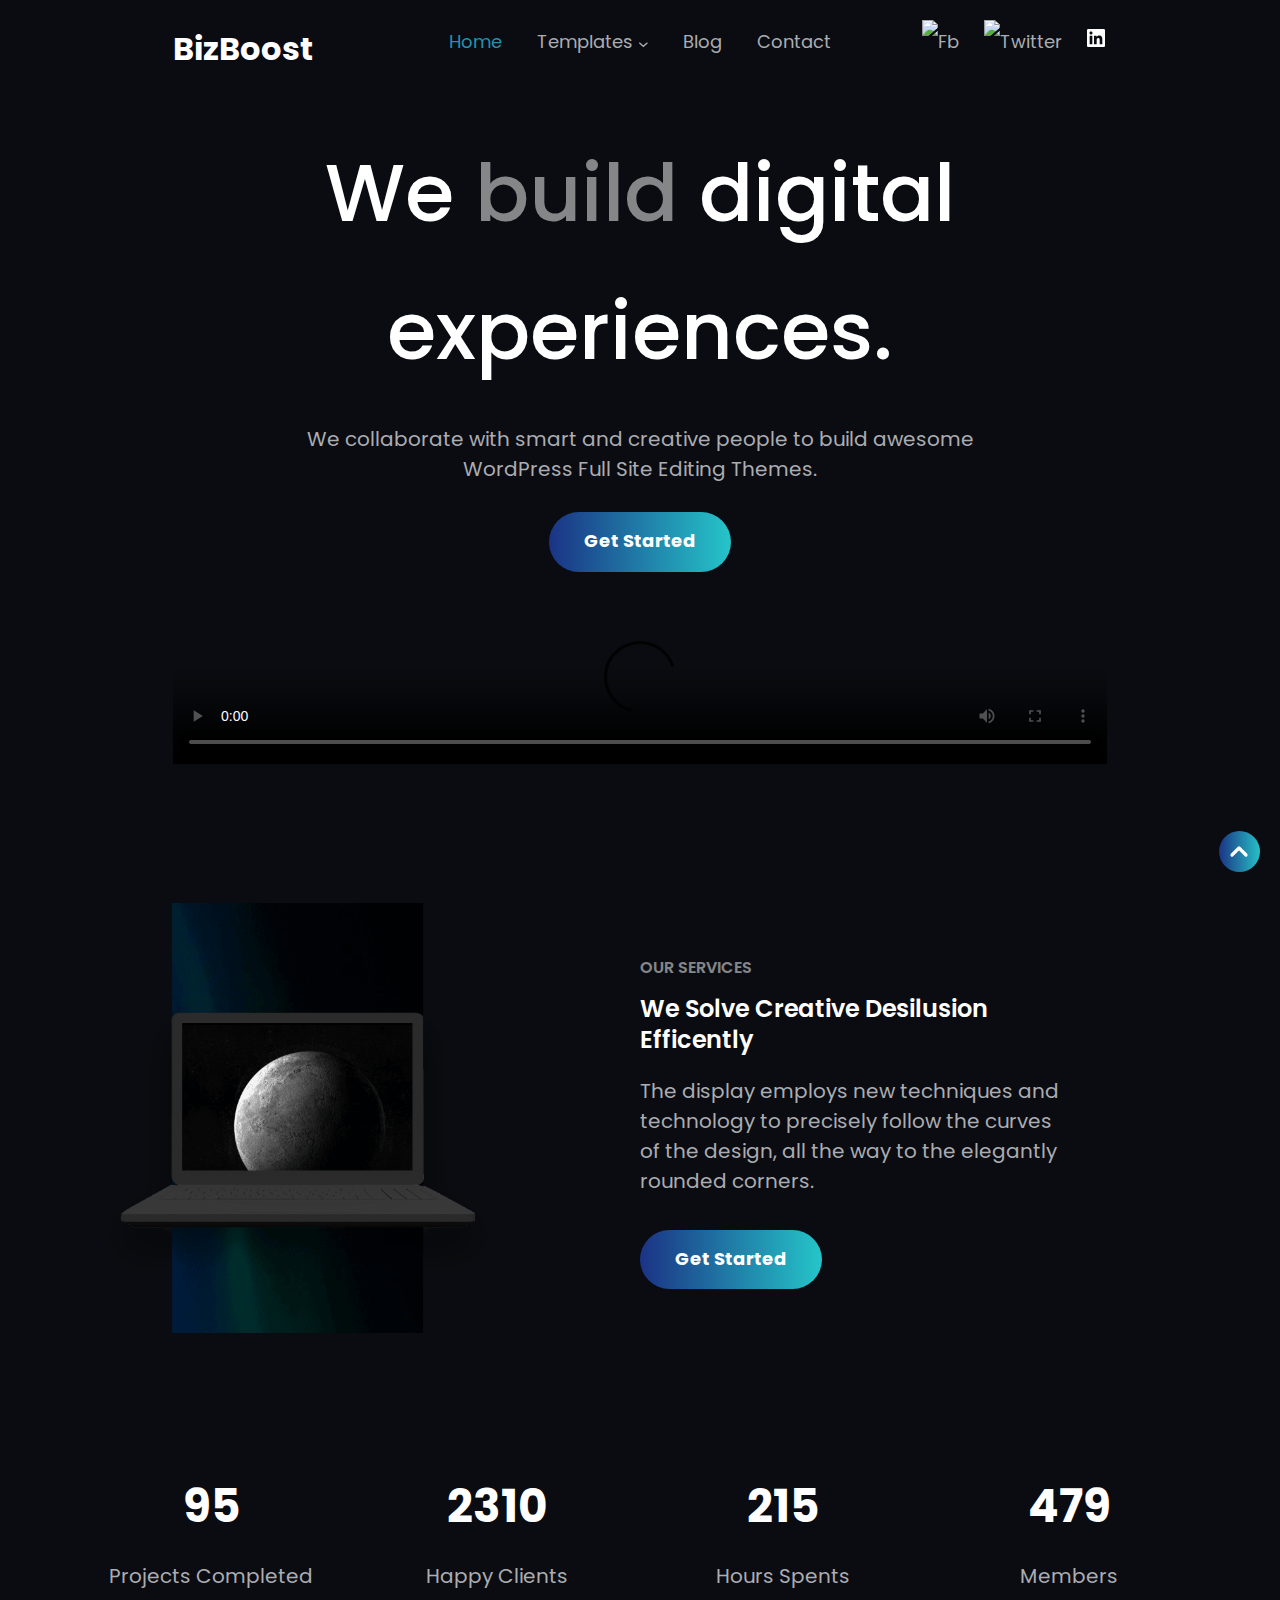
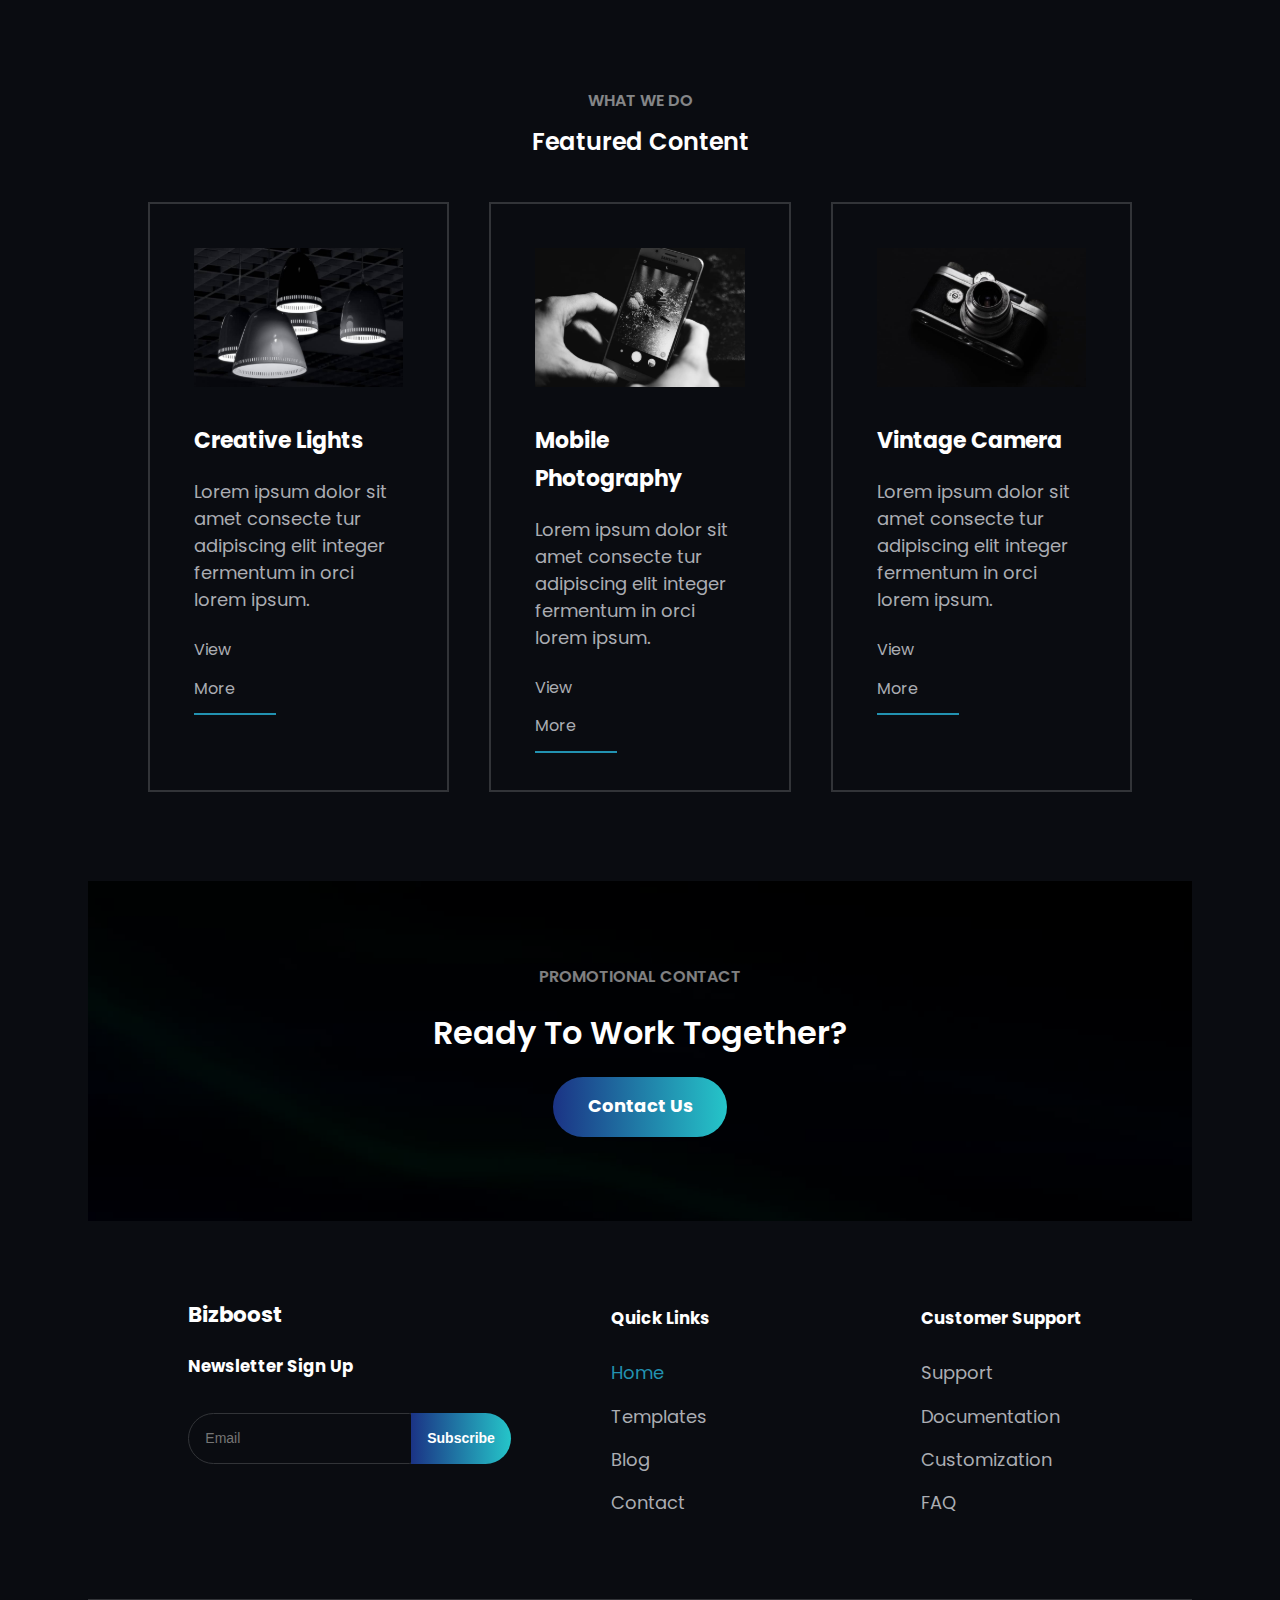
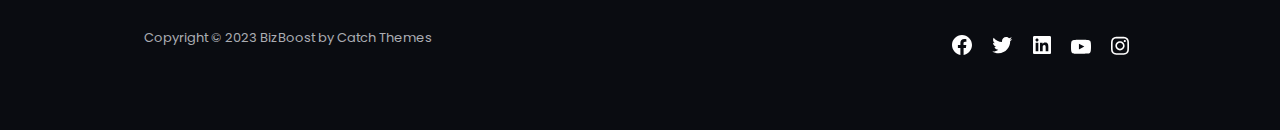
==== commit dbea6fbd: "finish footer section & fix other sections" ====
--- a/index.html
+++ b/index.html
@@ -8,7 +8,7 @@
     <link rel="stylesheet" href="src/index.css" />
   </head>
   <body>
-    <section class="blocks">
+  <section class="blocks">
       <section class="hero">
         <header>
           <div class="logo">
@@ -109,7 +109,9 @@
             The display employs new techniques and technology to precisely follow the curves of the design, all the way
             to the elegantly rounded corners.
           </p>
-          <div class="our-services-cta">Get Started</div>
+          <div class="our-services-cta">
+            <a href="#" class="gradient-button">Get Started</a>
+          </div>
         </div>
       </section>
       <section class="big-numbers">
@@ -151,10 +153,7 @@
             </figure>
             <h4>Creative Lights</h4>
             <p>Lorem ipsum dolor sit amet consecte tur adipiscing elit integer fermentum in orci lorem ipsum.</p>
-            <a href="#"
-              >View More
-              <hr />
-            </a>
+            <a href="#">View More </a>
           </div>
 
           <div class="box">
@@ -163,10 +162,7 @@
             </figure>
             <h4>Mobile Photography</h4>
             <p>Lorem ipsum dolor sit amet consecte tur adipiscing elit integer fermentum in orci lorem ipsum.</p>
-            <a href="#"
-              >View More
-              <hr width="95px" />
-            </a>
+            <a href="#">View More </a>
           </div>
 
           <div class="box">
@@ -175,26 +171,102 @@
             </figure>
             <h4>Vintage Camera</h4>
             <p>Lorem ipsum dolor sit amet consecte tur adipiscing elit integer fermentum in orci lorem ipsum.</p>
-            <a href="#"
-              >View More
-              <hr width="95px" />
-            </a>
+            <a href="#">View More </a>
           </div>
         </section>
       </section>
-
       <!-- promotional contact -->
       <section class="promotional-contact-layout">
-        <div class="promotional-contact-container">
-          <img src="src/img/promotional-contact.jpg" alt="promotional-contact" />
-
-          <div class="promotional-contact-box">
-            <h6><span class="lowlight"> PROMOTIONAL CONTACT </span></h6>
-            <h2>Ready To Work Together?</h2>
-            <div class="promotional-contact-cta">Get Started</div>
-          </div>
-        </div>
-      </section>
+        <span class="overlay"></span>
+        <img src="src/img/promotional-contact.jpg" alt="promotional-contact" />
+        <div class="promotional-contact">
+          <h6><span class="lowlight"> PROMOTIONAL CONTACT </span></h6>
+          <h2>Ready To Work Together?</h2>
+          <div class="contact-cta">
+            <a href="#" class="gradient-button">Contact Us</a>
+          </div>
+        </div>
+      </section>
+
+      <!-- footer section -->
+      <section class="footer-section-layout">
+      <div class="footer-content">
+        <div class="newletter">
+          <a href="/"><h4>Bizboost</h4></a>
+          <div class="newsletter-signup">
+            <h5>Newsletter Sign Up</h5>
+            
+            <div class="cta">
+              <input
+               type="email" name="email" id="email" placeholder="Email"/>
+              <button class="gradient-button email-button">Subscribe</button>
+            </div>
+          </div>          
+        </div>
+        <div class="footer-links">
+          <h5>Quick Links</h5>
+          <ul>
+            <li><a href="#" class="selected"> Home</a></li>
+            <li><a href="#"> Templates</a></li>
+            <li><a href="#"> blog</a></li>
+            <li><a href="#"> Contact</a></li>
+          </ul>
+        </div>
+        <div class="footer-suport">
+          <h5>Customer Support</h5>
+          <ul>
+            <li><a href="#"> Support</a></li>
+            <li><a href="#"> Documentation</a></li>
+            <li><a href="#"> Customization</a></li>
+            <li><a href="#"> FAQ</a></li>
+          </ul>
+        </div>
+        
+      </div>
+      <div class="copyright">
+        Copyright © 2023 BizBoost by Catch Themes
+        <div class="footer-social">
+          <ul>
+            <li>
+              <div class="circle-social"></div>
+              <a href="#">
+                <img src="src/img/Facebook.svg" alt="facebook">  
+              </a>
+            </li>
+            <li>
+              <div class="circle-social"></div>
+              <a href="#">
+                <img src="src/img/Twitter.svg" alt="twitter">  
+              </a>
+            </li>
+            <li>
+              <div class="circle-social"></div>
+              <a href="#">
+                <img src="src/img/linkendin.svg" alt="linkedIn">  
+              </a>
+            </li>
+            <li>
+              <div class="circle-social"></div>
+              <a href="#">
+                <img src="src/img/Youtube.svg" alt="Youtube">  
+              </a>
+            </li>
+            <li>
+              <div class="circle-social"></div>
+              <a href="#">
+                <img src="src/img/Instagram.svg" alt="Instagram">  
+              </a>
+            </li>
+          </ul>
+        </div>
+      </div>
+      <span class="to-top">
+        <img src="./src/img/scroll-top.svg" alt="scroll-top">
+      </span>
+
+
+      
+     
     </section>
   </body>
 </html>
--- a/src/index.css
+++ b/src/index.css
@@ -309,30 +309,10 @@
   justify-content: center;
 }
 
-.our-services-cta {
-  padding: 15px 34.86px 16.08px 35px;
-  display: inline-block;
-  margin-top: 14px;
-  color: var(--white);
-  border-radius: 30px;
-  font-size: 0.9em;
-  font-weight: var(--bold);
-  line-height: 1.6em;
-  background: linear-gradient(
-    90deg,
-    var(--gradient-start) 0%,
-    var(--gradient-end) 100%
-  );
-}
-
-.our-services-cta:hover {
-  background: var(--white);
-  color: var(--background);
-}
-
 /* ================
 FEATURED CONTENT
 ======================*/
+
 .featured-content-layout {
   display: flex;
   flex-direction: column;
@@ -369,9 +349,11 @@
 }
 
 .box:hover img {
+  opacity: 0.8;
   transform: scale(1.1);
   transition: all 0.5s ease-in-out;
   box-sizing: border-box;
+  overflow: hidden;
 }
 
 .box h4 {
@@ -385,11 +367,179 @@
   display: block;
 }
 
-hr {
+.box a {
+  width: 81.975px;
+  font-size: 0.8em;
+  position: relative;
+  border: 0;
+  position: relative;
+  border-radius: 0;
+  padding: 0;
+}
+
+.box a::after {
   position: absolute;
-  text-align: start;
-  border: 1px solid var(--gradient-end);
-  width: 95px;
+  content: "";
+  border-bottom: 2px solid var(--primary);
+  width: 100%;
+  height: 2px;
+  left: 0;
+  bottom: -7px;
+}
+
+.boxes {
+  padding-bottom: 42px;
+}
+
+/*================
+Promotional-contact
+|===================  */
+.promotional-contact-layout {
+  text-align: center;
+  padding: 74px 50px;
+  position: relative;
+}
+.promotional-contact-layout img {
+  position: absolute;
+  left: 0;
+  top: 0;
+  height: 100%;
+  margin: 0;
+  padding: 0;
+  object-fit: cover;
+  z-index: 0;
+  width: 100%;
+}
+
+.promotional-contact h2 {
+  font-weight: var(--medium);
+}
+
+.promotional-contact-layout .promotional-contact {
+  position: relative;
+  z-index: 1;
+}
+
+.promotional-contact h2 {
+  padding: 10px 0;
+}
+
+.overlay {
+  z-index: 1;
+  position: absolute;
+  left: 0;
+  top: 0;
+  margin: 0;
+  padding: 0;
+  background-color: #000;
+  width: 100%;
+  height: 100%;
+  opacity: 0.6;
+}
+
+/* ================
+footer-section
+==========================*/
+.footer-section-layout {
+  padding-top: 30px;
+  padding-bottom: 30px;
+}
+#email {
+  font-size: 0.7em;
+  padding: 16.1px;
+  background-color: transparent;
+  border-radius: 4px;
+  color: #ffffff;
+  border: 1px solid var(--border-color);
+  border-bottom-left-radius: 30px;
+  border-top-left-radius: 30px;
+  width: 225px;
+}
+
+.email-button {
+  font-size: 0.7em;
+  border-top-left-radius: 0px;
+  border-bottom-left-radius: 0px;
+  border-top-right-radius: 30px;
+  border-bottom-right-radius: 30px;
+  border: 0;
+  padding: 14px 16px 13.7px;
+  margin-left: -7px;
+}
+
+.cta {
+  padding: 0px 0 30px;
+  min-width: max-content;
+}
+
+a:hover,
+.newsletter h4:hover {
+  color: var(--primary);
+}
+
+.footer-content {
+  display: flex;
+  flex-direction: column;
+}
+
+.footer-section-layout:first-child {
+  flex: 1;
+}
+
+.footer-section-layout:last-child {
+  flex: 2;
+}
+
+.newsletter {
+  flex-direction: column;
+}
+
+.newletter h4 {
+  margin-bottom: 21px;
+}
+
+.newsletter-signup h5 {
+  margin-bottom: 20px;
+}
+
+.footer-links ul {
+  flex-direction: column;
+}
+
+.footer-suport ul {
+  flex-direction: column;
+}
+
+.selected {
+  color: var(--primary);
+}
+
+.footer-social {
+  display: flex;
+  justify-content: flex-start;
+}
+
+.footer-social ul {
+  gap: 20px;
+}
+
+.footer-social li {
+  display: flex;
+  align-items: center;
+}
+
+.copyright {
+  display: flex;
+  flex-direction: column;
+  font-size: 0.65em;
+  border-top: 1px solid var(--border-color);
+}
+
+.to-top {
+  position: fixed;
+  right: 20px;
+  bottom: 20px;
+  z-index: 999;
 }
 
 /*=======================================
@@ -483,6 +633,10 @@
     line-height: 1.72em;
   }
 
+  h2 {
+    font-size: 1.2em;
+  }
+
   h3 {
     font-size: 2.27em;
   }
@@ -494,6 +648,8 @@
   main {
     max-width: 760px;
   }
+
+  /* Our-Services */
 
   .our-services {
     display: flex;
@@ -503,8 +659,6 @@
   .big-numbers {
     flex-direction: row;
     gap: 40px;
-    padding: 0 80px;
-    margin-bottom: 131px;
   }
 
   .big-numbers > * {
@@ -518,5 +672,111 @@
   .boxes {
     display: flex;
     flex-direction: row;
-  }
-}
+    padding-bottom: 89.34px;
+    padding-left: 60px;
+    padding-right: 60px;
+    padding-top: 0px;
+  }
+
+  .box a:hover::after {
+    content: "";
+    border-bottom: 2px solid var(--primary);
+    position: absolute;
+    width: 30%;
+    height: 2px;
+    left: 0;
+    bottom: -7px;
+    transition: all 0.5s ease;
+  }
+
+  /* Promotional-contact */
+  .promotional-contact-layout {
+    text-align: center;
+    padding: 84px 56px;
+    position: relative;
+  }
+
+  .promotional-contact h6 {
+    line-height: 1.44em;
+  }
+
+  .promotional-contact h2 {
+    font-size: 32px;
+    font-weight: var(--semi-bold);
+  }
+
+  /* Footer-Section */
+
+  .footer-content {
+    /* display: flex; */
+    flex-direction: row;
+    justify-content: space-around;
+    font-weight: var(--normal);
+    padding-top: 45px;
+    padding-bottom: 45px;
+  }
+
+  .newsletter {
+    flex-direction: column;
+    margin-left: -200px;
+  }
+
+  .footer-links {
+    flex-direction: column;
+    margin-top: 10px;
+    margin-left: -100px;
+  }
+
+  .footer-suport {
+    flex-direction: column;
+    margin: 10px;
+  }
+
+  .links-blocks {
+    display: block;
+  }
+
+  .selected {
+    color: var(--primary);
+  }
+
+  .circle-social {
+    width: 42px;
+    height: 42px;
+    border-radius: 50%;
+    left: -11px;
+    top: -10px;
+    position: absolute;
+  }
+
+  .circle-social:hover {
+    background: rgba(255, 255, 255, 0.25);
+  }
+
+  .copyright {
+    flex-direction: row;
+    padding: 28px 56px 28px 56px;
+  }
+
+  .copyright > * {
+    flex: 1;
+  }
+
+  .footer-social {
+    text-align: right;
+    justify-content: flex-end;
+    align-items: flex-start;
+    padding: 7px;
+  }
+
+  .footer-social ul {
+    margin: 0;
+  }
+
+  .to-top {
+    position: fixed;
+    right: 20px;
+    bottom: 20px;
+    z-index: 999;
+  }
+}
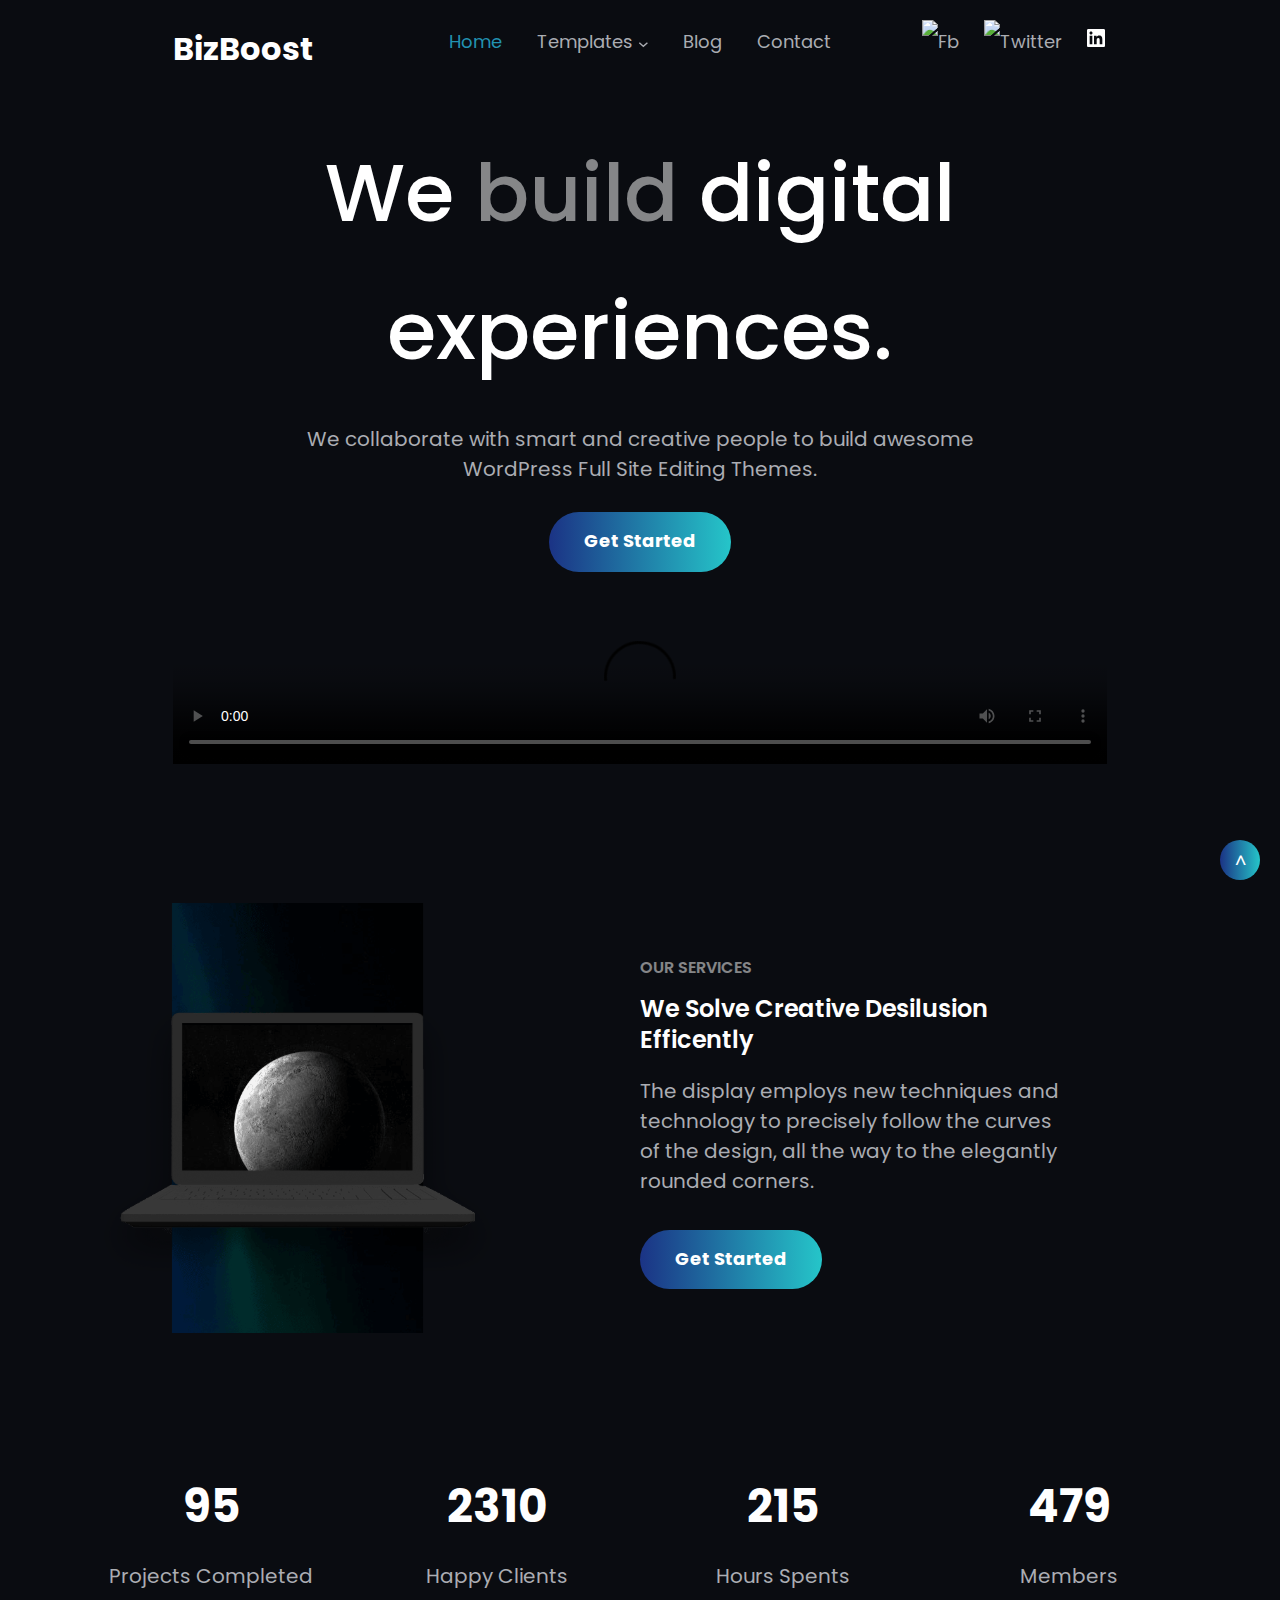
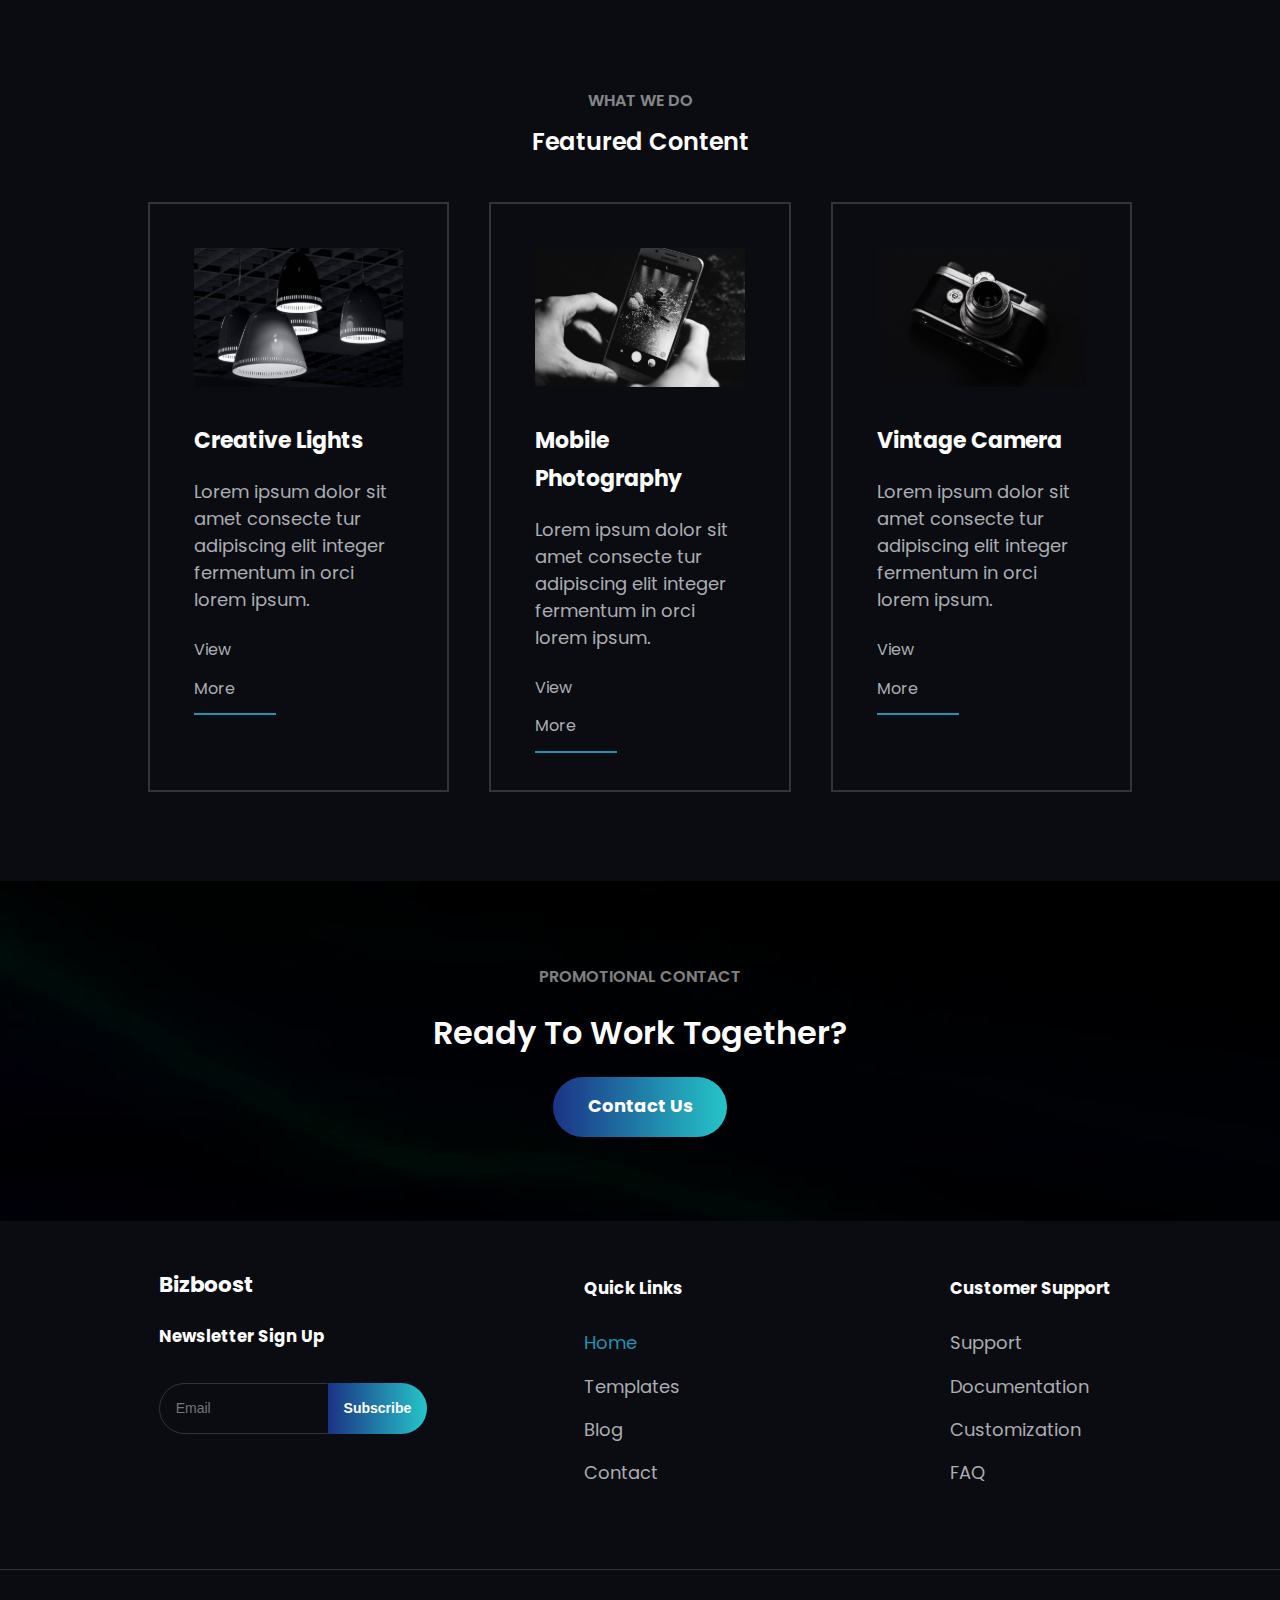
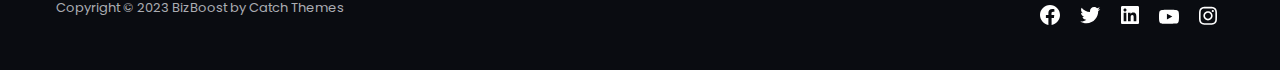
==== commit cbe1e405: "finally footer section & fix other sections" ====
--- a/index.html
+++ b/index.html
@@ -8,7 +8,7 @@
     <link rel="stylesheet" href="src/index.css" />
   </head>
   <body>
-  <section class="blocks">
+    <section class="blocks">
       <section class="hero">
         <header>
           <div class="logo">
@@ -175,33 +175,33 @@
           </div>
         </section>
       </section>
-      <!-- promotional contact -->
-      <section class="promotional-contact-layout">
-        <span class="overlay"></span>
-        <img src="src/img/promotional-contact.jpg" alt="promotional-contact" />
-        <div class="promotional-contact">
-          <h6><span class="lowlight"> PROMOTIONAL CONTACT </span></h6>
-          <h2>Ready To Work Together?</h2>
-          <div class="contact-cta">
-            <a href="#" class="gradient-button">Contact Us</a>
-          </div>
-        </div>
-      </section>
-
-      <!-- footer section -->
-      <section class="footer-section-layout">
+    </section>
+    <!-- promotional contact -->
+    <section class="promotional-contact-layout">
+      <span class="overlay"></span>
+      <img src="src/img/promotional-contact.jpg" alt="promotional-contact" />
+      <div class="promotional-contact">
+        <h6><span class="lowlight"> PROMOTIONAL CONTACT </span></h6>
+        <h2>Ready To Work Together?</h2>
+        <div class="contact-cta">
+          <a href="#" class="gradient-button">Contact Us</a>
+        </div>
+      </div>
+    </section>
+
+    <!-- footer section -->
+    <footer>
       <div class="footer-content">
         <div class="newletter">
           <a href="/"><h4>Bizboost</h4></a>
           <div class="newsletter-signup">
             <h5>Newsletter Sign Up</h5>
-            
+
             <div class="cta">
-              <input
-               type="email" name="email" id="email" placeholder="Email"/>
+              <input type="email" name="email" id="email" placeholder="Email" />
               <button class="gradient-button email-button">Subscribe</button>
             </div>
-          </div>          
+          </div>
         </div>
         <div class="footer-links">
           <h5>Quick Links</h5>
@@ -221,7 +221,6 @@
             <li><a href="#"> FAQ</a></li>
           </ul>
         </div>
-        
       </div>
       <div class="copyright">
         Copyright © 2023 BizBoost by Catch Themes
@@ -230,43 +229,39 @@
             <li>
               <div class="circle-social"></div>
               <a href="#">
-                <img src="src/img/Facebook.svg" alt="facebook">  
-              </a>
-            </li>
-            <li>
-              <div class="circle-social"></div>
-              <a href="#">
-                <img src="src/img/Twitter.svg" alt="twitter">  
-              </a>
-            </li>
-            <li>
-              <div class="circle-social"></div>
-              <a href="#">
-                <img src="src/img/linkendin.svg" alt="linkedIn">  
-              </a>
-            </li>
-            <li>
-              <div class="circle-social"></div>
-              <a href="#">
-                <img src="src/img/Youtube.svg" alt="Youtube">  
-              </a>
-            </li>
-            <li>
-              <div class="circle-social"></div>
-              <a href="#">
-                <img src="src/img/Instagram.svg" alt="Instagram">  
+                <img src="src/img/Facebook.svg" alt="facebook" />
+              </a>
+            </li>
+            <li>
+              <div class="circle-social"></div>
+              <a href="#">
+                <img src="src/img/Twitter.svg" alt="twitter" />
+              </a>
+            </li>
+            <li>
+              <div class="circle-social"></div>
+              <a href="#">
+                <img src="src/img/linkendin.svg" alt="linkedIn" />
+              </a>
+            </li>
+            <li>
+              <div class="circle-social"></div>
+              <a href="#">
+                <img src="src/img/Youtube.svg" alt="Youtube" />
+              </a>
+            </li>
+            <li>
+              <div class="circle-social"></div>
+              <a href="#">
+                <img src="src/img/Instagram.svg" alt="Instagram" />
               </a>
             </li>
           </ul>
         </div>
       </div>
-      <span class="to-top">
-        <img src="./src/img/scroll-top.svg" alt="scroll-top">
-      </span>
-
-
-      
-     
-    </section>
+      <div>
+        <a class="float" href="/"> ^ </a>
+      </div>
+    </footer>
   </body>
 </html>
--- a/src/index.css
+++ b/src/index.css
@@ -356,6 +356,10 @@
   overflow: hidden;
 }
 
+figure {
+  overflow: hidden;
+}
+
 .box h4 {
   font-size: 22px;
   margin-top: 35px;
@@ -440,10 +444,6 @@
 /* ================
 footer-section
 ==========================*/
-.footer-section-layout {
-  padding-top: 30px;
-  padding-bottom: 30px;
-}
 #email {
   font-size: 0.7em;
   padding: 16.1px;
@@ -453,7 +453,7 @@
   border: 1px solid var(--border-color);
   border-bottom-left-radius: 30px;
   border-top-left-radius: 30px;
-  width: 225px;
+  width: 171px;
 }
 
 .email-button {
@@ -469,7 +469,6 @@
 
 .cta {
   padding: 0px 0 30px;
-  min-width: max-content;
 }
 
 a:hover,
@@ -480,6 +479,7 @@
 .footer-content {
   display: flex;
   flex-direction: column;
+  padding: 20px 30px 0;
 }
 
 .footer-section-layout:first-child {
@@ -533,13 +533,27 @@
   flex-direction: column;
   font-size: 0.65em;
   border-top: 1px solid var(--border-color);
-}
-
-.to-top {
+  padding: 20px 30px 0;
+}
+
+.float {
   position: fixed;
-  right: 20px;
-  bottom: 20px;
-  z-index: 999;
+  text-align: center;
+  vertical-align: middle;
+  color: #fff;
+  width: 40px;
+  height: 40px;
+  border-radius: 50%;
+  background: linear-gradient(
+    90deg,
+    var(--gradient-start) 0%,
+    var(--gradient-end) 100%
+  );
+  bottom: 0;
+  right: 0;
+  z-index: 9999;
+  margin: 20px;
+  padding: 0px;
 }
 
 /*=======================================
@@ -708,7 +722,7 @@
   /* Footer-Section */
 
   .footer-content {
-    /* display: flex; */
+    display: flex;
     flex-direction: row;
     justify-content: space-around;
     font-weight: var(--normal);
@@ -773,10 +787,28 @@
     margin: 0;
   }
 
-  .to-top {
+  .float {
     position: fixed;
-    right: 20px;
-    bottom: 20px;
-    z-index: 999;
-  }
-}
+    text-align: center;
+    vertical-align: middle;
+    color: #fff;
+    width: 40px;
+    height: 40px;
+    border-radius: 50%;
+    background: linear-gradient(
+      90deg,
+      var(--gradient-start) 0%,
+      var(--gradient-end) 100%
+    );
+    bottom: 0;
+    right: 0;
+    z-index: 9999;
+    margin: 20px;
+    padding: 0px;
+  }
+  .float:hover {
+    background: var(--white);
+    color: var(--background);
+    transition: all 0.8s ease;
+  }
+}
